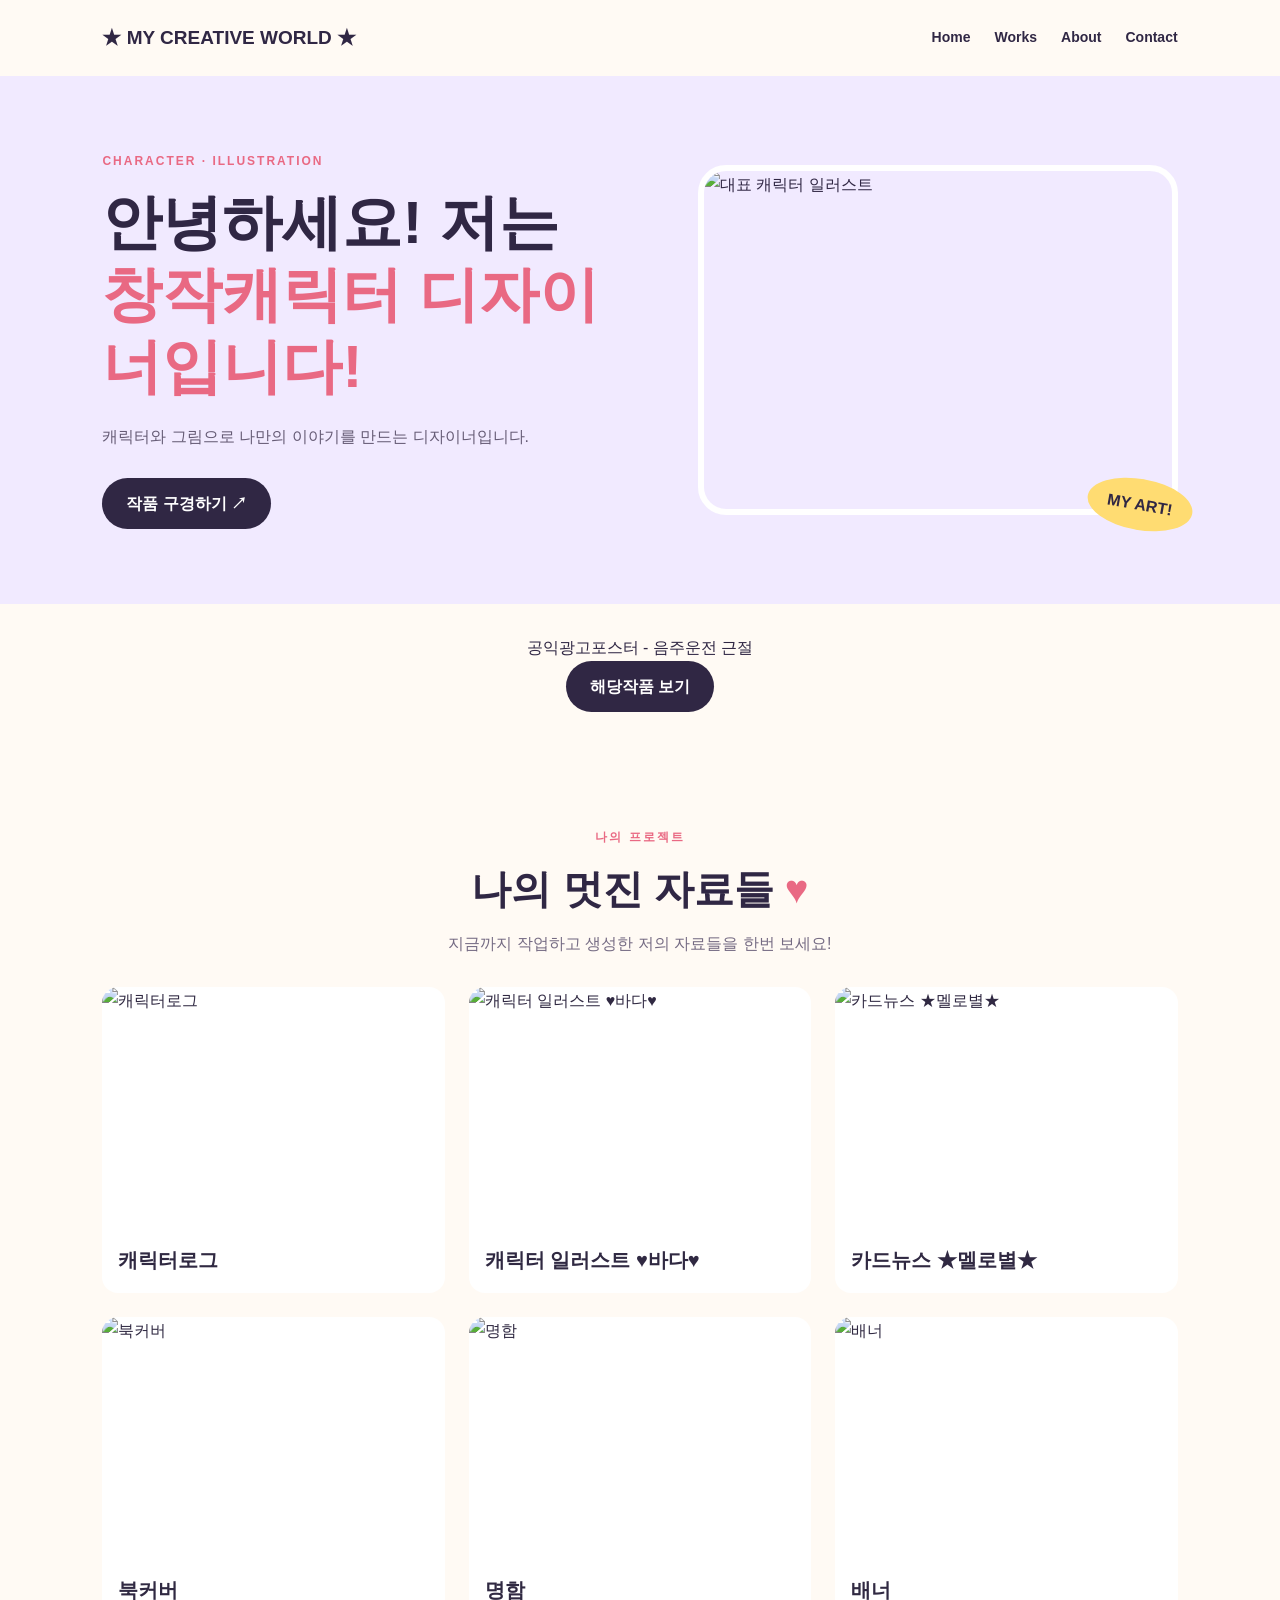
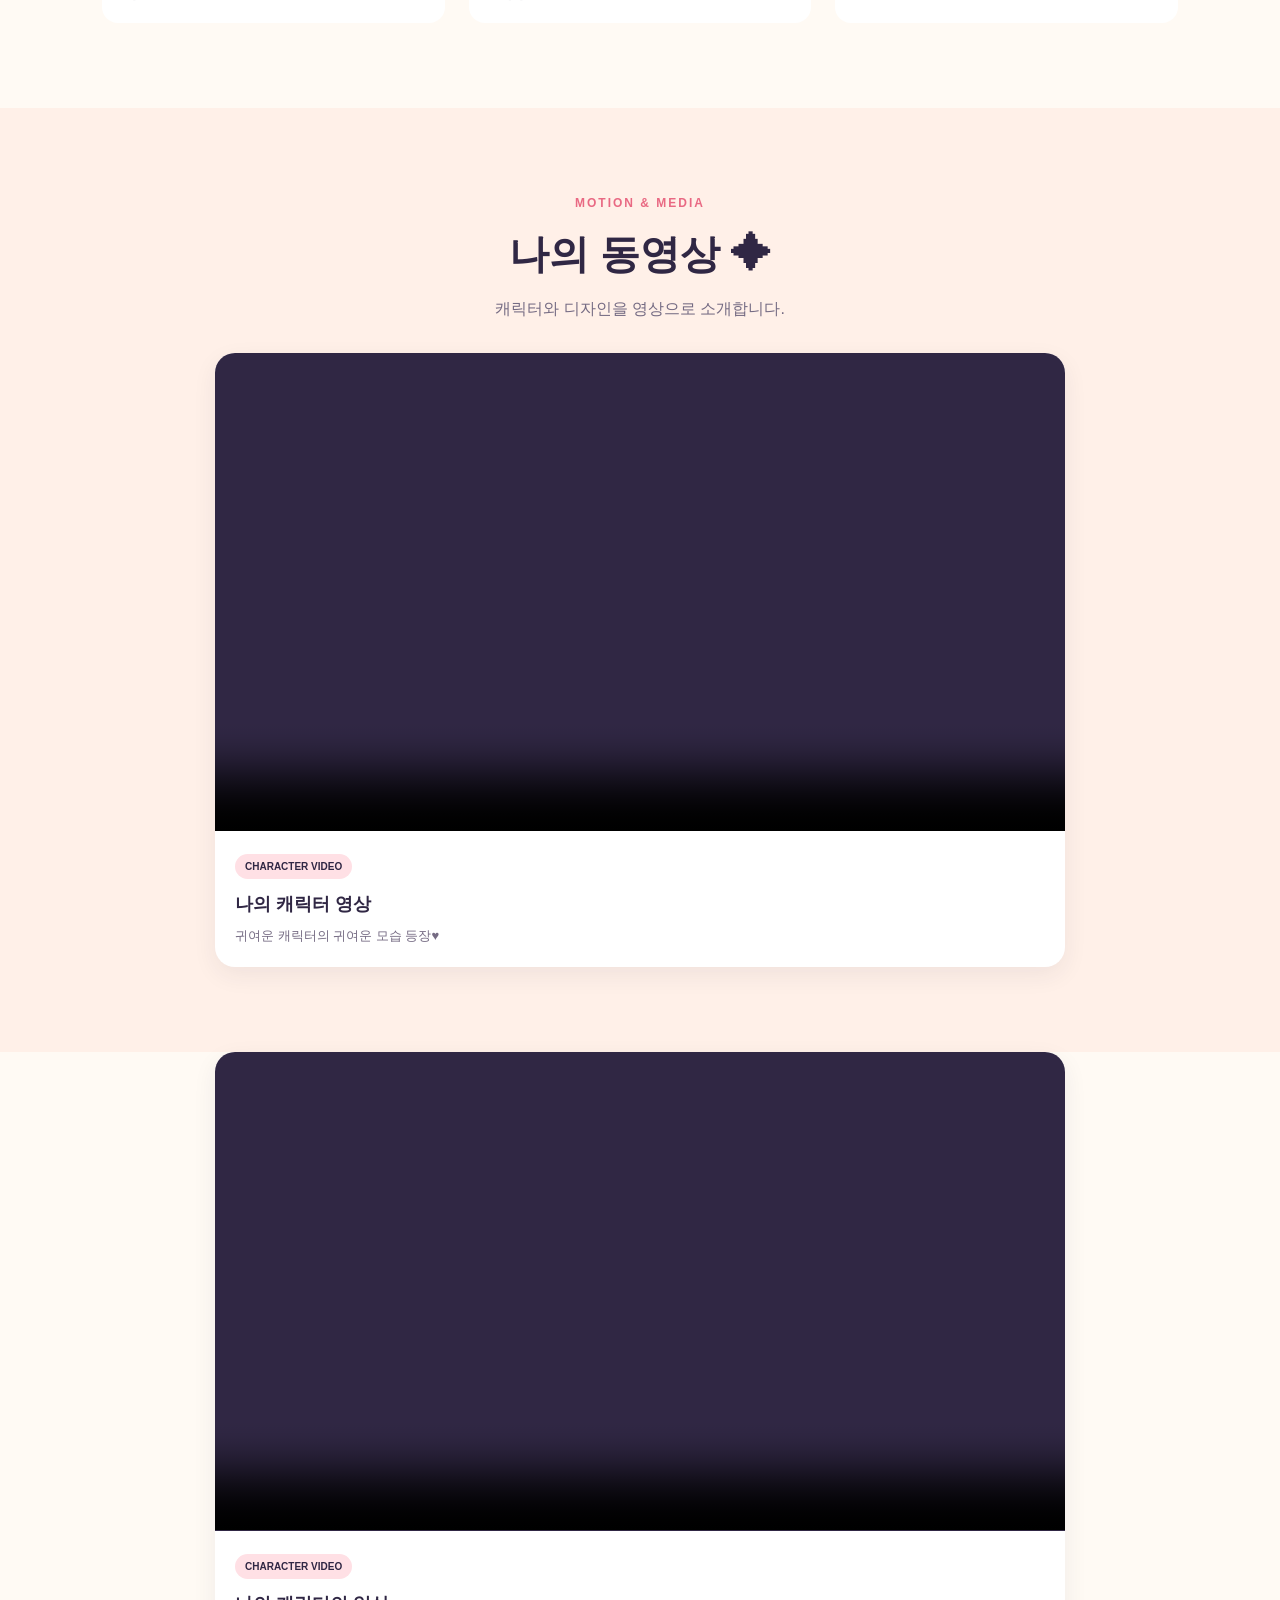
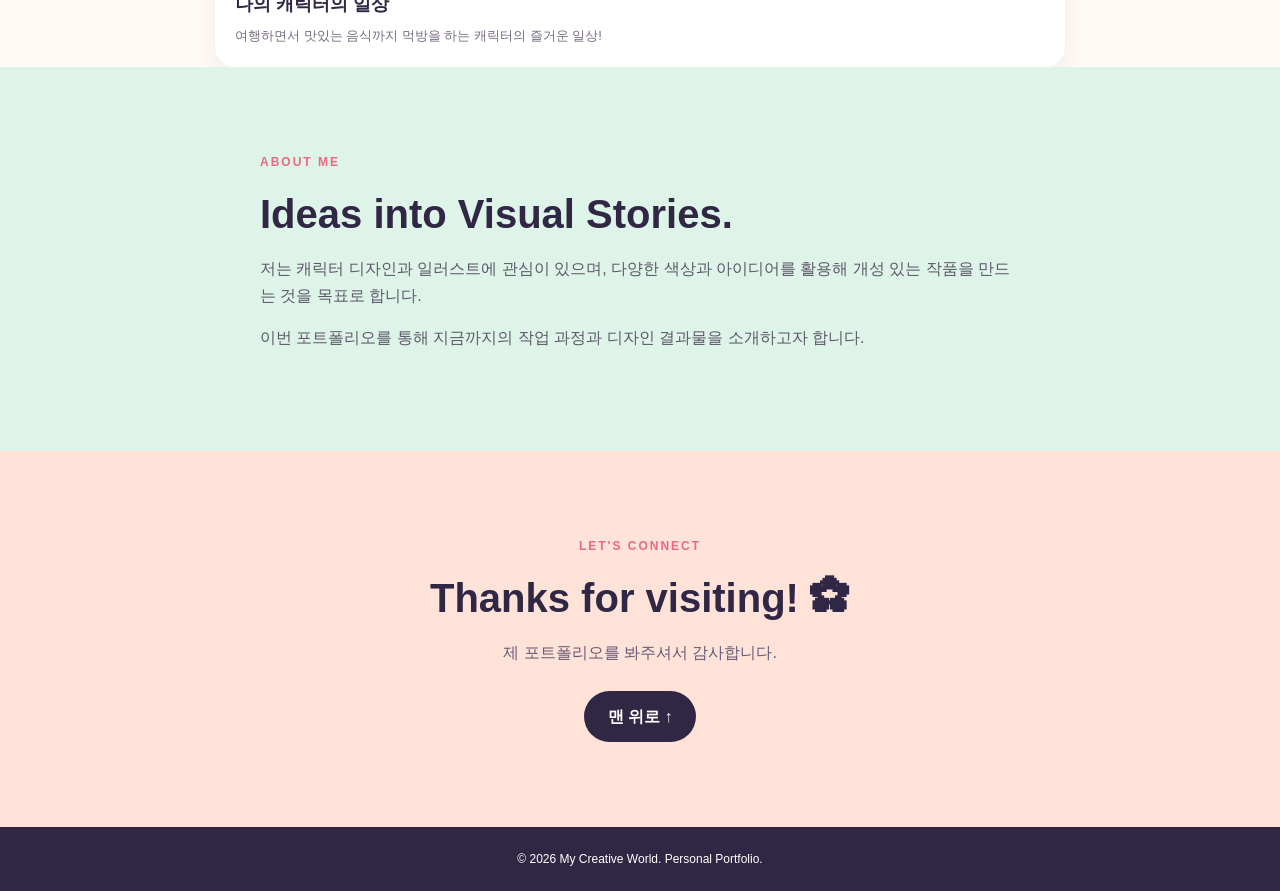
==== index.html @ 383a0401 "Add files via upload" ====
<!DOCTYPE html>
<html lang="ko">
<head>
  <meta charset="UTF-8">
  <meta name="viewport" content="width=device-width, initial-scale=1.0">

  <title>My Creative World | Portfolio</title>

  <!-- CSS 연결 -->
  <link rel="stylesheet" href="./css/style.css">

  <!-- JavaScript 연결 -->
  <script src="./js/script.js" defer></script>
</head>

<body>
  <!-- 상단 메뉴 -->
  <header class="header">
    <a href="#home" class="logo">★ MY CREATIVE WORLD ★</a>

    <nav class="nav">
      <a href="#home">Home</a>
      <a href="#works">Works</a>
      <a href="#about">About</a>
      <a href="#contact">Contact</a>
    </nav>
  </header>

  <main>

    <section class="hero-section">
      <div class="hero-container">
          <!-- 기존 텍스트 및 오측 캐릭터 콘텐츠 -->
      </div>
    </section>

    <!-- 메인 소개 -->
    <section id="home" class="hero">
      <div class="hero-text">
        <p class="eyebrow">CHARACTER · ILLUSTRATION</p>

        <h1>
          안녕하세요! 저는<br>
          <span>창작캐릭터 디자이너입니다!</span>
        </h1>

        <p class="intro">
          캐릭터와 그림으로 나만의 이야기를 만드는
          디자이너입니다.
        </p>

        <a href="#works" class="main-button">
          작품 구경하기 ↗
        </a>
      </div>

      <div class="hero-image">
        <img
          src="./images/캐릭터 - 바다(2).png"
          alt="대표 캐릭터 일러스트"
        >
        <span class="sticker">MY ART!</span>
      </div>

    </section>

    <div style="text-align: center; margin: 30px 0;">
      <p>공익광고포스터 - 음주운전 근절</p>
      <a href="index-10.html" class="main-button">해당작품 보기</a>
    </div>

    <!-- 작품 갤러리 -->
    <section id="works" class="works section">
      <div class="section-heading">
        <p class="eyebrow">나의 프로젝트</p>
        <h2>나의 멋진 자료들 <span>♥</span></h2>
        <p>지금까지 작업하고 생성한 저의 자료들을 한번 보세요!</p>
      </div>

      <!-- 카테고리 메뉴 -->
      <!-- <div class="filter-menu">
        <button class="filter-btn active" data-filter="all">All</button>
        <button class="filter-btn" data-filter="user-research">User Research</button>
        <button class="filter-btn" data-filter="design">Design</button>
        <button class="filter-btn" data-filter="book-cover">Book Cover</button>
        <button class="filter-btn" data-filter="card-news">Card News</button>
        <button class="filter-btn" data-filter="banner">Banner</button>
      </div> -->

      
      <section class="portfolio-gallery">
        <a href="index-4.html" class="thumbnail-card" data-category="user">
          <img src="images/사용자조사분석(썸네일).png" alt="캐릭터로그">
          <h3>캐릭터로그</h3>
        </a>

        <a href="index-3.html" class="thumbnail-card" data-category="design">
          <img src="images/바다(썸네일).png" alt="캐릭터 일러스트 ♥바다♥">
          <h3>캐릭터 일러스트 ♥바다♥</h3>
        </a>

        <a href="index-7.html" class="thumbnail-card" data-category="card-news">
          <img src="images/카드뉴스(썸네일).png" alt="카드뉴스 ★멜로별★">
          <h3>카드뉴스 ★멜로별★</h3>
        </a>

        <a href="index-6.html" class="thumbnail-card" data-category="book-cover">
          <img src="images/북커버(썸네일).png" alt="북커버">
          <h3>북커버</h3>
        </a>

        <a href="index-5.html" class="thumbnail-card" data-category="design">
          <img src="images/명함썸네일.jpg" alt="명함">
          <h3>명함</h3>
        </a>

        <a href="index-8.html" class="thumbnail-card" data-category="banner">
          <img src="images/배너(썸네일).png" alt="배너">
          <h3>배너</h3>
        </a>
      </section>



      <!-- 작품 카드 -->
      <!-- <div class="project-grid">

        <article class="project-card" data-category="character">
          <img
            src="./images/캐릭터 - 바다(1).png"
            alt="오리지널 캐릭터 디자인"
          >
          <div class="card-info">
            <span class="tag pink">CHARACTER</span>
            <h3>소녀 바다와 벨루가 친구 모찌</h3>
            <p>나만의 오리지널 캐릭터 디자인</p>
          </div>
        </article> -->

        <!-- 사용자조사분석
        <a href="index-4.html" class="project-link">
        <article class="project-card" data-category="user">

          <div class="project-image">
            <img
              src="./images/사용자조사분석(썸네일용).png"
              alt="사용자조사분석"
            >
          </div>

          <div class="card-info">
            <span class="tag green">USER RESEARCH</span>
            <h3>사용자조사분석</h3>
            <p>캐릭터 관련에 여러가지로 참고할 동기들</p>
          </div>

        </article>
      </a>

        <article class="project-card" data-category="illustration">
          <img
            src="./images/캐릭터 - 바다(3).png"
            alt="컬러풀 일러스트 작품"
          >
          <div class="card-info">
            <span class="tag green">ILLUSTRATION</span>
            <h3>캐릭터 소개1</h3>
            <p>색감과 분위기를 표현한 일러스트</p>
          </div>
        </article> -->

        
      <!-- 캐릭터 소개 1 -->
      <!-- <a href="index-3.html" class="project-link">
        <article class="project-card" data-category="portfolio">

          <div class="project-image">
            <img
              src="./images/캐릭터 - 바다(1).png"
              alt="개인 캐릭터 포트폴리오"
            >
          </div>

          <div class="card-info">
            <span class="tag green">OC PORTFOLIO</span>
            <h3>개인 캐릭터 포트폴리오</h3>
            <p>색감과 분위기를 표현한 일러스트</p>
          </div>

        </article>
      </a> -->



      <!-- 카드뉴스 디자인 -->
      <!-- <a href="index-7.html" class="project-link">
        <article class="project-card" data-category="card news">

          <div class="project-image">
            <img
              src="./images/카드뉴스썸네일.png"
              alt="카드뉴스"
            >
          </div>

          <div class="card-info">
            <span class="tag green">BOOK COVER</span>
            <h3>멜로별 카드뉴스</h3>
            <p>귀여운 친구 '멜로별'과 함께하는 카드뉴스!</p>
          </div>

        </article>
      </a> -->

      <!-- <a href="index-7(1).html" class="project-link">
        <article class="project-card" data-category="card news">

          <div class="project-image">
            <img
              src="./images/캐릭터 - 바다(썸네일용).png"
              alt="카드뉴스"
            >
          </div>

          <div class="card-info">
            <span class="tag green">BOOK COVER</span>
            <h3>바다 카드뉴스</h3>
            <p>미래의 부산에 친구 '바다'와 함께하는 카드뉴스!</p>
          </div>

        </article>
      </a> -->

        
      <!-- 04. 북커버 디자인 -->
      <!-- <article class="project-card" data-category="book">
        <img
           src="./images/캐릭터 북커버 이미지.jpg"
           alt="북커버 디자인"
        >
        <div class="card-info">
          <span class="tag pink">BOOK COVER</span>
          <h3>나의 북커버 디자인</h3>
          <p>일러스트와 타이포그래피를 활용한 책 표지 디자인</p>
        </div>
      </article> -->

      <!-- 북커버 디자인 -->
      <!-- <a href="index-6.html" class="project-link">
        <article class="project-card" data-category="book">

          <div class="project-image">
            <img
              src="./images/북커버썸네일.png"
              alt="명함디자인"
            >
          </div>

          <div class="card-info">
            <span class="tag green">BOOK COVER</span>
            <h3>북커버디자인</h3>
            <p>나의 개성적인 모습의 북커버디자인</p>
          </div>

        </article>
      </a> -->

      <!-- 05. 패키지 디자인 -->
      <!-- <article class="project-card" data-category="package">
        <img
          src="./images/패키지디자인1.png"
          alt="패키지디자인"
        >
        <div class="card-info">
          <span class="tag yellow">PACKAGE</span>
          <h3>패키지디자인</h3>
          <p>나만의 독창적인 개성을 살린 패키지</p>
        </div>
      </article> -->

      <!-- 패키지 디자인 -->
      <!-- <a href="index-5.html" class="project-link">
        <article class="project-card" data-category="Package">

          <div class="project-image">
            <img
              src="./images/패키지디자인1.png"
              alt="명함디자인"
            >
          </div>

          <div class="card-info">
            <span class="tag green">PACKAGE</span>
            <h3>명함디자인</h3>
            <p>나의 개성적인 모습의 명함</p>
          </div>

        </article>
      </a> -->

      <!-- 배너 디자인 -->
      <!-- <a href="index-8.html" class="project-link">
        <article class="project-card" data-category="banner">

          <div class="project-image">
            <img
              src="./images/배너디자인썸네일.png"
              alt="명함디자인"
            >
          </div>

          <div class="card-info">
            <span class="tag green">BANNER</span>
            <h3>배너디자인</h3>
            <p>깔끔하게 작업한 나의 멋진 배너</p>
          </div>

        </article>
      </a> -->

      <!-- 앱 디자인 -->
      <!-- <a href="index-9.html" class="project-link">
        <article class="project-card" data-category="app">

          <div class="project-image">
            <img
              src="./images/캐릭터 UI 이미지.jpg"
              alt="앱디자인"
            >
          </div>

          <div class="card-info">
            <span class="tag green">APP DESIGN</span>
            <h3>캐릭터 앱디자인</h3>
            <p>AI로 세련되고 멋지게 잘 생성한 캐릭터 앱디자인</p>
          </div>

        </article>
      </a> -->

      <!-- 06. 앱 디자인
      <article class="project-card" data-category="app">
        <img
          src="./images/캐릭터 UI 이미지.jpg"
          alt="모바일 앱 디자인"
        >
        <div class="card-info">
          <span class="tag green">APP DESIGN</span>
          <h3>캐릭터 액티브 앱</h3>
          <p>캐릭터 정보를 편리하게 관리하는 모바일 앱 UI</p>
        </div>
      </article> -->

      </div>
    </section>


    
      <!-- VIDEO PORTFOLIO -->
      <section id="video" class="section video-section">
        <div class="section-heading">
          <p class="eyebrow">MOTION & MEDIA</p>
          <h2>나의 동영상 ✦</h2>
          <p>캐릭터와 디자인을 영상으로 소개합니다.</p>
        </div>

        <div class="video-card">
          <video controls preload="metadata" poster="./images/character01.jpg">
            <source src="./videos/캐릭터 소개 영상.mp4" type="video/mp4">
            브라우저에서 이 영상을 재생할 수 없습니다.
          </video>

          <div class="card-info">
            <span class="tag pink">CHARACTER VIDEO</span>
            <h3>나의 캐릭터 영상</h3>
            <p>귀여운 캐릭터의 귀여운 모습 등장♥</p>
          </div>
        </div>
      </section>

      <div class="video-card">
          <video controls preload="metadata" poster="./images/character01.jpg">
            <source src="./videos/캐릭터음식먹방.mp4" type="video/mp4">
            브라우저에서 이 영상을 재생할 수 없습니다.
          </video>

          <div class="card-info">
            <span class="tag pink">CHARACTER VIDEO</span>
            <h3>나의 캐릭터의 일상</h3>
            <p>여행하면서 맛있는 음식까지 먹방을 하는 캐릭터의 즐거운 일상!</p>
          </div>
        </div>
      </section>


    <!-- 자기소개 -->
    <section id="about" class="about section">
      <div class="about-box">
        <p class="eyebrow">ABOUT ME</p>
        <h2>Ideas into Visual Stories.</h2>

        <p>
          저는 캐릭터 디자인과 일러스트에 관심이 있으며,
          다양한 색상과 아이디어를 활용해 개성 있는 작품을
          만드는 것을 목표로 합니다.
        </p>

        <p>
          이번 포트폴리오를 통해 지금까지의 작업 과정과
          디자인 결과물을 소개하고자 합니다.
        </p>
      </div>
    </section>

    <!-- 연락처 -->
    <section id="contact" class="contact section">
      <p class="eyebrow">LET'S CONNECT</p>
      <h2>Thanks for visiting! ✿</h2>
      <p>제 포트폴리오를 봐주셔서 감사합니다.</p>
      <a href="#home" class="main-button">맨 위로 ↑</a>
    </section>
  </main>

  <!-- 하단 -->
  <footer class="footer">
    <p>© 2026 My Creative World. Personal Portfolio.</p>
  </footer>
</body>
</html>
---- css/style.css ----
.hero { /* HTML의 class="hero"와 일치시킴 */
    position: relative;
    background-image: 
        linear-gradient(rgba(240, 234, 252, 0.85), rgba(240, 234, 252, 0.85)),
        url('../images/패키지디자인2.png'); /* CSS 파일 위치 기준 상대 경로 또는 절대 경로 사용 */

    background-size: cover;        
    background-position: center;   
    background-repeat: no-repeat; 
    padding: 80px 0;
}

/* 콘텐츠들이 배경보다 위에 보이도록 설정 */
.hero-container {
    position: relative;
    z-index: 2;
}


.link-center {
    text-align: center;
    margin: 30px 0;
}




.filter-menu {
    display: flex;
    justify-content: center;
    align-items: center;
    gap: 12px;
    margin: 30px auto 40px;
    flex-wrap: wrap;
}

.filter-btn {
    display: inline-block;
    padding: 10px 24px;
    border: 1px solid #e4dce8;
    border-radius: 30px;
    background-color: #ffffff;
    color: #29213f;
    text-decoration: none;
    font-size: 15px;
    transition: 0.3s;
}

.filter-btn:hover,
.filter-btn.active {
    background-color: #302442;
    color: #ffffff;
}





/* 포트폴리오 카드 이미지 */
.card img {
    width: 100%;
    height: 300px;

    /* 이미지 전체 보이기 */
    object-fit: contain;
    background-size: cover;

    /* 이미지 중앙 정렬 */
    object-position: center center;

    display: block;
}



/* 썸네일 3개를 가로로 배치 */
.portfolio-gallery {
    display: grid;
    grid-template-columns: repeat(3, minmax(0, 1fr));
    gap: 24px;
    width: 100%;
    max-width: 1200px;
    margin: 0 auto;
    align-items: start;
}

/* 개별 썸네일 카드 */
.thumbnail-card {
    display: block;
    min-width: 0;
    overflow: hidden;
    border-radius: 16px;
    background: #ffffff;
    text-decoration: none;
    color: #302942;
}

/* 이미지 크기 조정 */
.thumbnail-card img {
    display: block;
    width: 100%;
    height: 240px;
    object-fit: cover;
    object-position: center;
}

/* 썸네일 제목 */
.thumbnail-card h3 {
    margin: 16px;
    font-size: 20px;
}

/* 태블릿 화면 */
@media (max-width: 900px) {
    .portfolio-gallery {
        grid-template-columns: repeat(2, minmax(0, 1fr));
    }
}

/* 모바일 화면 */
@media (max-width: 600px) {
    .portfolio-gallery {
        grid-template-columns: 1fr;
    }
}




/* 카드 이미지 영역 */
.card-image {
    width: 100%;
    height: 360px;

    display: flex;
    justify-content: center;
    align-items: center;

    overflow: hidden;
    background-color: #35a8dc;
}

/* 캐릭터 이미지 전체 표시 */
.card-image img {
    width: 100%;
    height: 100%;

    object-fit: contain !important;
    object-position: center center;

    display: block;
    max-width: 100%;
    max-height: 100%;
}





/* 링크 기본 스타일 */
.project-link {
  display: block;
  color: inherit;
  text-decoration: none;
  border-radius: 22px;
  height: 100%;
}

/* 프로젝트 카드 */
.project-link .project-card {
  height: 100%;
  overflow: hidden;
  background-color: #ffffff;
  border-radius: 22px;
  box-shadow: 0 5px 20px rgba(35, 48, 77, 0.06);
  transition:
    transform 0.25s ease,
    box-shadow 0.25s ease;
}



/* 카드 이미지 영역 */
.card-image {
    width: 100%;
    height: 300px;

    display: flex;
    justify-content: center;
    align-items: center;
    
    overflow: hidden;
}

/* 카드 내부 이미지 */
.card-image img {
    width: 100%;
    height: 100%;

    object-fit: contain;
    object-position: center;

    display: block;
}

.card img {
    width: 100%;
    height: 300px;
    object-fit: contain;
    object-position: center;
    display: block;
}


/* 카드 내부 텍스트 */
.project-link .card-info {
  padding: 22px 20px 24px;
}

.project-link .tag {
  display: inline-block;
  margin-bottom: 12px;
  padding: 7px 11px;
  border-radius: 20px;
  font-size: 10px;
  font-weight: 700;
  letter-spacing: 0.3px;
}

.project-link .tag.green {
  color: #176447;
  background-color: #d9f4e7;
}

.project-link .card-info h3 {
  margin: 0 0 12px;
  color: #29243d;
  font-size: 17px;
  font-weight: 700;
}

.project-link .card-info p {
  margin: 0;
  color: #8b7da9;
  font-size: 13px;
  line-height: 1.7;
}

/* 마우스를 올렸을 때 */
.project-link:hover .project-card {
  transform: translateY(-5px);
  box-shadow: 0 12px 28px rgba(35, 48, 77, 0.13);
}

.project-link:hover .project-image img {
  transform: scale(1.04);
}

/* 키보드로 선택했을 때 */
.project-link:focus-visible {
  outline: 3px solid #79bdf0;
  outline-offset: 4px;
}

/* 모바일 화면 */
@media (max-width: 600px) {
  .project-link .project-image {
    height: 190px;
  }

  .project-link .card-info {
    padding: 18px 16px 20px;
  }
}














/* 기본 설정 */
* {
  margin: 0;
  padding: 0;
  box-sizing: border-box;
}

html {
  scroll-behavior: smooth;
}

body {
  font-family: Arial, "Malgun Gothic", sans-serif;
  background-color: #fffaf4;
  color: #302744;
  line-height: 1.7;
}

a {
  text-decoration: none;
  color: inherit;
}

img {
  display: block;
  width: 100%;
  object-fit: cover;
}

/* 상단 메뉴 */
.header {
  display: flex;
  justify-content: space-between;
  align-items: center;
  padding: 22px 8%;
  background-color: #fffaf4;
}

.logo {
  font-size: 19px;
  font-weight: 800;
}

.nav {
  display: flex;
  gap: 24px;
}

.nav a {
  font-size: 14px;
  font-weight: bold;
}

.nav a:hover {
  color: #f06c83;
}

/* 메인 화면 */
.hero {
  display: flex;
  align-items: center;
  justify-content: space-between;
  gap: 45px;
  padding: 75px 8%;
  background-color: #f1eaff;
}

.hero-text,
.hero-image {
  flex: 1;
  min-width: 0;
}

.eyebrow {
  color: #e96983;
  font-size: 12px;
  font-weight: 800;
  letter-spacing: 2px;
  margin-bottom: 15px;
}

.hero h1 {
  font-size: clamp(36px, 5vw, 60px);
  line-height: 1.2;
  margin-bottom: 20px;
}

.hero h1 span {
  color: #e96983;
}

.intro {
  color: #665c76;
  margin-bottom: 28px;
}

.main-button {
  display: inline-block;
  background-color: #302744;
  color: white;
  padding: 12px 24px;
  border-radius: 30px;
  font-weight: bold;
  transition: 0.2s;
}

.main-button:hover {
  background-color: #e96983;
  transform: translateY(-2px);
}

.hero-image {
  position: relative;
  max-width: 480px;
}

.hero-image img {
  height: 350px;
  border-radius: 28px;
  border: 6px solid white;
}

.sticker {
  position: absolute;
  right: -15px;
  bottom: -15px;
  background-color: #ffdc72;
  color: #302744;
  padding: 12px 20px;
  border-radius: 50%;
  font-weight: 800;
  transform: rotate(10deg);
}



/* 메인 영역 배경 이미지 */
.hero {
  display: flex;
  align-items: center;
  justify-content: space-between;
  gap: 45px;

  padding: 75px 8%;
  min-height: 500px;

  /* 배경 이미지 */
  background-image: url("../images/캐릭터_포트폴리오_홍보_이미지.jpg");

  /* 영역 전체를 이미지로 채우기 */
  background-size: cover;

  /* 이미지 중앙 정렬 */
  background-position: center;

  /* 이미지 반복 방지 */
  background-repeat: no-repeat;
}

.hero {
  background-image:
    linear-gradient(
      rgba(241, 234, 255, 0.35),
      rgba(241, 234, 255, 0.35)
    ),
    url("../images/main-background.jpg");

  background-size: cover;
  background-position: center;
  background-repeat: no-repeat;
}




.hero {
  background-image:
    linear-gradient(
      rgba(241, 234, 255, 0.35),
      rgba(241, 234, 255, 0.35)
    ),
    url("../images/main-background.jpg");

  background-size: cover;
  background-position: center;
  background-repeat: no-repeat;
}



/* 공통 섹션 */
.section {
  padding: 85px 8%;
}

.section-heading {
  text-align: center;
  margin-bottom: 30px;
}

.section-heading h2,
.about h2,
.contact h2 {
  font-size: clamp(28px, 4vw, 40px);
  line-height: 1.3;
  margin-bottom: 15px;
}

.section-heading h2 span {
  color: #e96983;
}

.section-heading > p:last-child {
  color: #756b83;
}

/* 필터 버튼 */
.filters {
  display: flex;
  justify-content: center;
  flex-wrap: wrap;
  gap: 10px;
  margin-bottom: 35px;
}

.filter-btn {
  background-color: white;
  color: #302744;
  border: 1px solid #e5ddeb;
  padding: 9px 20px;
  border-radius: 25px;
  cursor: pointer;
  font-size: 14px;
}

.filter-btn:hover,
.filter-btn.active {
  background-color: #302744;
  color: white;
}

/* 작품 카드 */
.project-grid {
  display: grid;
  grid-template-columns: repeat(3, minmax(0, 1fr));
  gap: 24px;
}

.project-card {
  background-color: white;
  border-radius: 20px;
  overflow: hidden;
  box-shadow: 0 6px 22px #3027440d;
  transition: transform 0.2s;
}

.project-card:hover {
  transform: translateY(-6px);
}

.project-card img {
  height: 230px;
}

.card-info {
  padding: 20px;
}

.tag {
  display: inline-block;
  font-size: 10px;
  font-weight: 800;
  padding: 4px 10px;
  border-radius: 20px;
  margin-bottom: 10px;
}

.tag.pink {
  background-color: #ffe0e5;
}

.tag.green {
  background-color: #d9f3e5;
}

.tag.yellow {
  background-color: #fff0bd;
}

.card-info h3 {
  font-size: 18px;
  margin-bottom: 6px;
}

.card-info p {
  font-size: 13px;
  color: #756b83;
}

/* 자기소개 */
.about {
  background-color: #dff4e8;
}

.about-box {
  max-width: 760px;
  margin: 0 auto;
}

.about-box h2 {
  color: #302744;
}

.about-box > p:not(.eyebrow) {
  color: #5c586a;
  margin-bottom: 15px;
}

/* 연락처 */
.contact {
  text-align: center;
  background-color: #ffe2d8;
}

.contact > p:not(.eyebrow) {
  margin-bottom: 25px;
  color: #665c76;
}

/* 하단 */
.footer {
  background-color: #302744;
  color: white;
  text-align: center;
  padding: 22px;
  font-size: 12px;
}

/* 태블릿 및 모바일 */
@media (max-width: 768px) {
  .header {
    flex-direction: column;
    gap: 15px;
  }

  .nav {
    gap: 16px;
    flex-wrap: wrap;
    justify-content: center;
  }

  .hero {
    flex-direction: column;
    align-items: stretch;
    padding: 55px 6%;
  }

  .hero-image {
    max-width: 100%;
  }

  .hero-image img {
    height: 300px;
  }

  .section {
    padding: 60px 6%;
  }

  .project-grid {
    grid-template-columns: repeat(2, minmax(0, 1fr));
    gap: 15px;
  }

  .project-card img {
    height: 190px;
  }
}

@media (max-width: 480px) {
  .logo {
    font-size: 17px;
  }

  .nav {
    gap: 12px;
  }

  .nav a {
    font-size: 12px;
  }

  .project-grid {
    grid-template-columns: 1fr;
  }

  .project-card img {
    height: auto;
    aspect-ratio: 4 / 3;
  }
}


/* VIDEO PORTFOLIO */
.video-section {
  background-color: #fff0e8;
}

.video-card {
  max-width: 850px;
  margin: 0 auto;
  overflow: hidden;
  border-radius: 20px;
  background-color: white;
  box-shadow: 0 8px 24px #30274412;
}

.video-card video {
  display: block;
  width: 100%;
  aspect-ratio: 16 / 9;
  object-fit: contain;
  background-color: #302744;
}
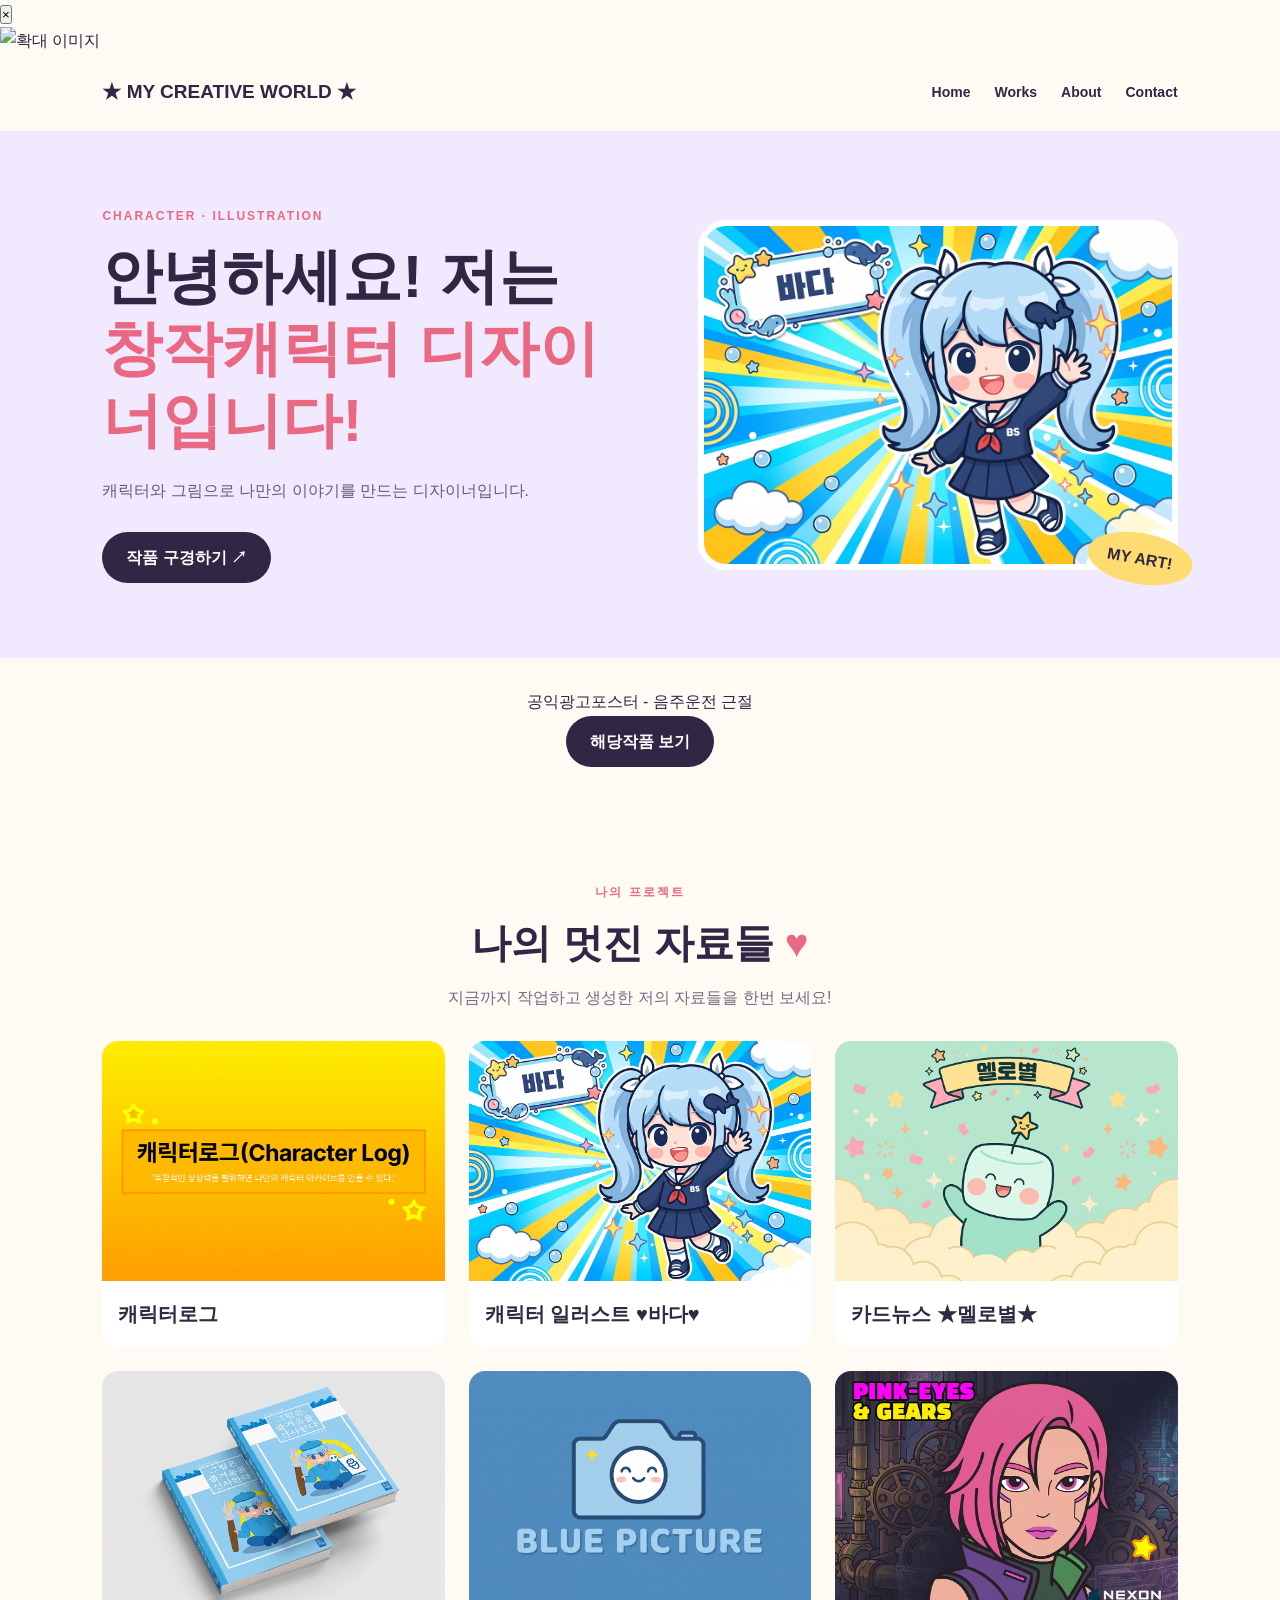
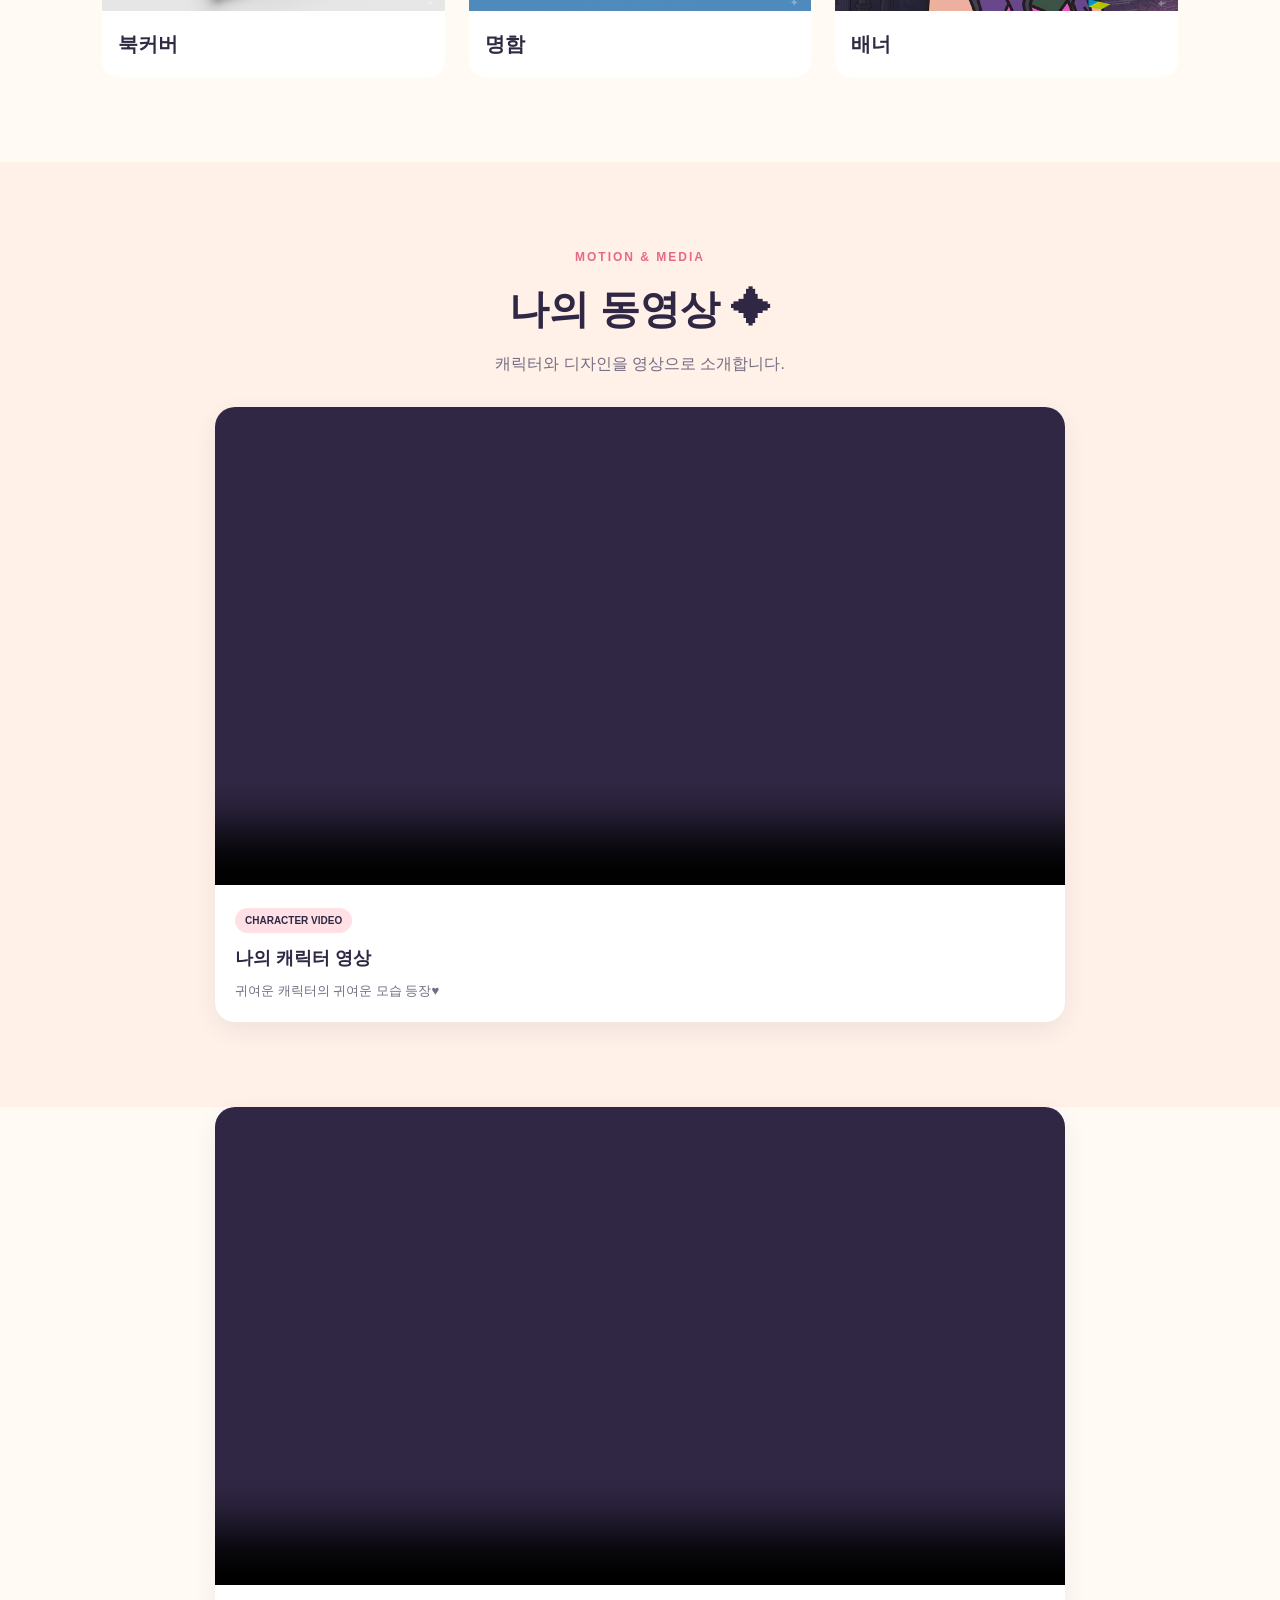
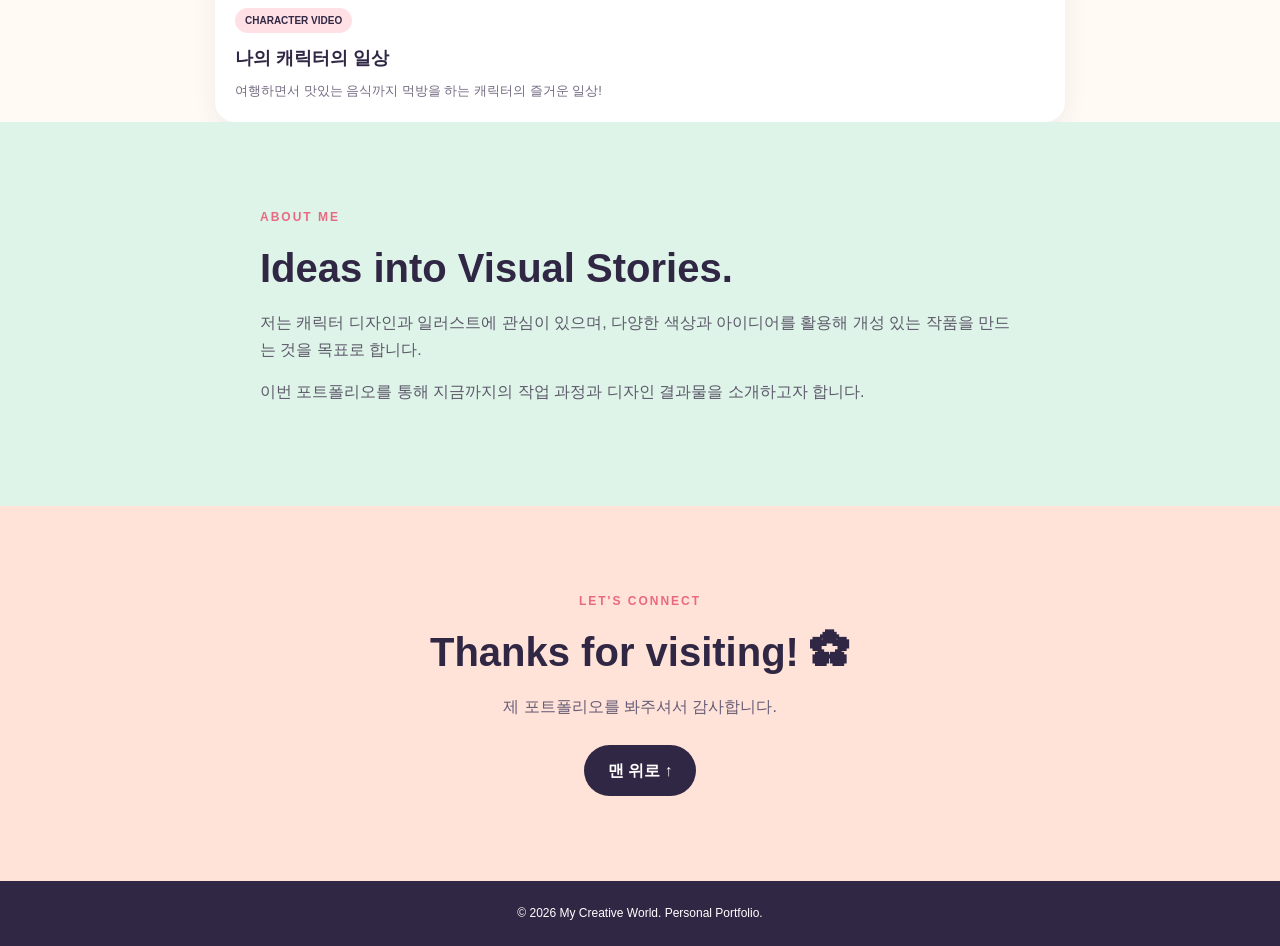
==== commit 13f6fd94: "Add files via upload" ====
--- a/index.html
+++ b/index.html
@@ -15,6 +15,12 @@
 </head>
 
 <body>
+
+  <div id="lightbox">
+    <button id="lightbox-close">&times;</button>
+    <img id="lightbox-image" src="" alt="확대 이미지">
+  </div>
+
   <!-- 상단 메뉴 -->
   <header class="header">
     <a href="#home" class="logo">★ MY CREATIVE WORLD ★</a>
@@ -57,7 +63,7 @@
 
       <div class="hero-image">
         <img
-          src="./images/캐릭터 - 바다(2).png"
+          src="./images/바다(썸네일).png"
           alt="대표 캐릭터 일러스트"
         >
         <span class="sticker">MY ART!</span>
@@ -67,7 +73,7 @@
 
     <div style="text-align: center; margin: 30px 0;">
       <p>공익광고포스터 - 음주운전 근절</p>
-      <a href="index-10.html" class="main-button">해당작품 보기</a>
+      <a href="index-9.html" class="main-button">해당작품 보기</a>
     </div>
 
     <!-- 작품 갤러리 -->
@@ -91,32 +97,32 @@
       
       <section class="portfolio-gallery">
         <a href="index-4.html" class="thumbnail-card" data-category="user">
-          <img src="images/사용자조사분석(썸네일).png" alt="캐릭터로그">
+          <img src="./images/사용자조사분석(썸네일).png" alt="캐릭터로그">
           <h3>캐릭터로그</h3>
         </a>
 
         <a href="index-3.html" class="thumbnail-card" data-category="design">
-          <img src="images/바다(썸네일).png" alt="캐릭터 일러스트 ♥바다♥">
+          <img src="./images/바다(썸네일).png" alt="캐릭터 일러스트 ♥바다♥">
           <h3>캐릭터 일러스트 ♥바다♥</h3>
         </a>
 
         <a href="index-7.html" class="thumbnail-card" data-category="card-news">
-          <img src="images/카드뉴스(썸네일).png" alt="카드뉴스 ★멜로별★">
+          <img src="./images/카드뉴스(썸네일).png" alt="카드뉴스 ★멜로별★">
           <h3>카드뉴스 ★멜로별★</h3>
         </a>
 
         <a href="index-6.html" class="thumbnail-card" data-category="book-cover">
-          <img src="images/북커버(썸네일).png" alt="북커버">
+          <img src="./images/북커버(썸네일).png" alt="북커버">
           <h3>북커버</h3>
         </a>
 
         <a href="index-5.html" class="thumbnail-card" data-category="design">
-          <img src="images/명함썸네일.jpg" alt="명함">
+          <img src="./images/명함썸네일.jpg" alt="명함">
           <h3>명함</h3>
         </a>
 
         <a href="index-8.html" class="thumbnail-card" data-category="banner">
-          <img src="images/배너(썸네일).png" alt="배너">
+          <img src="./images/배너(썸네일).png" alt="배너">
           <h3>배너</h3>
         </a>
       </section>
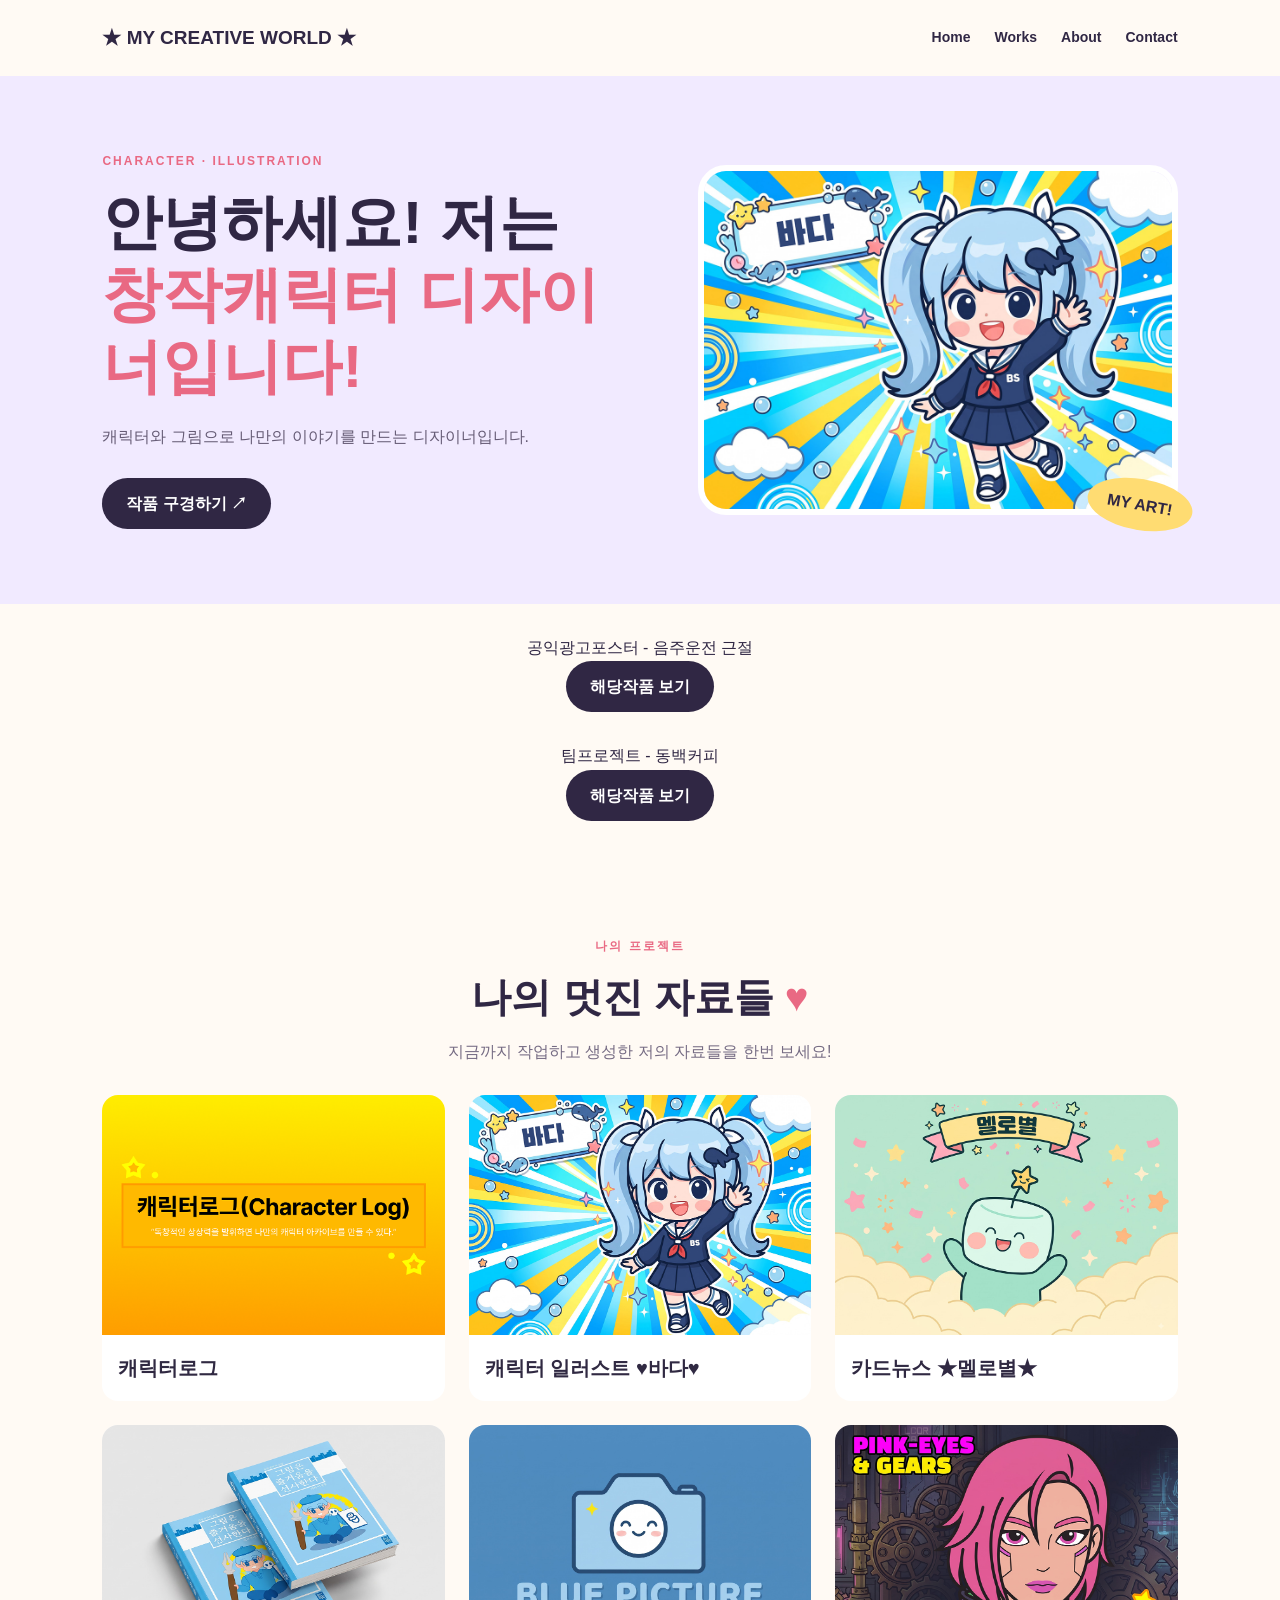
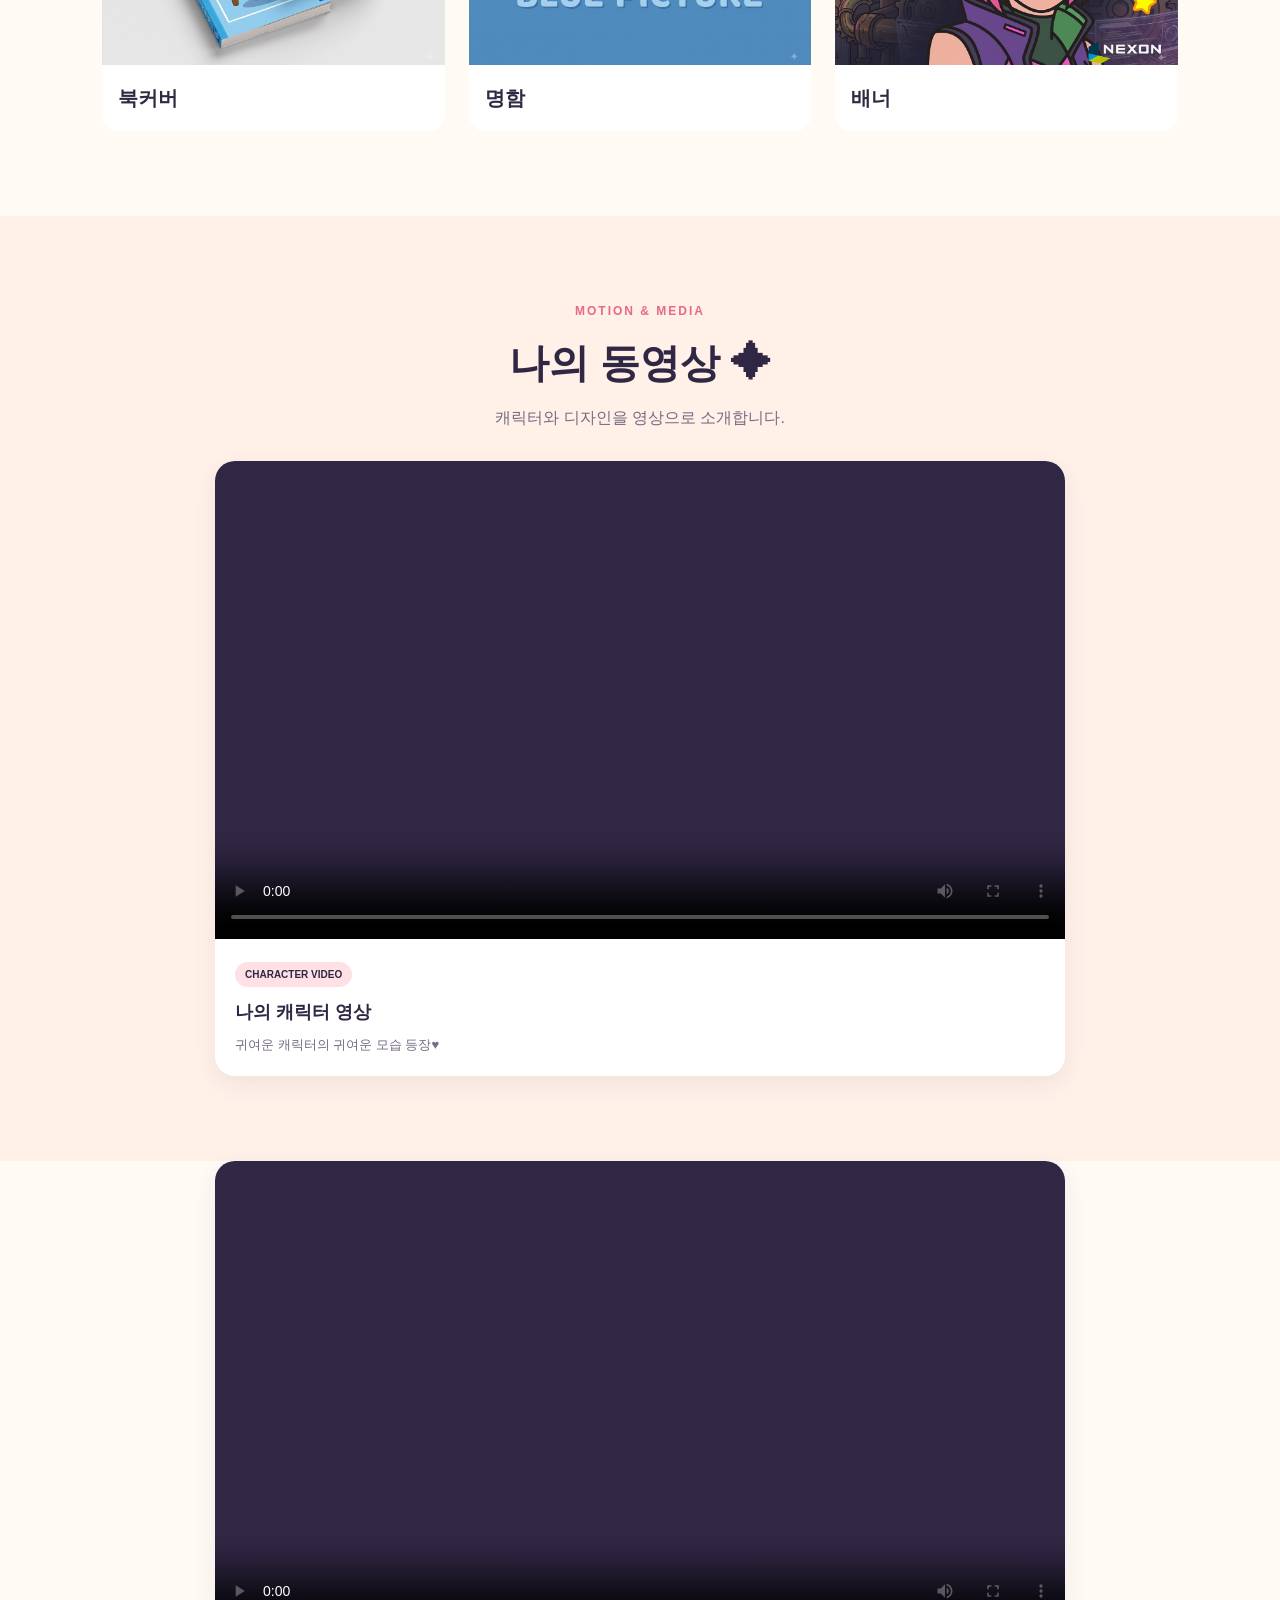
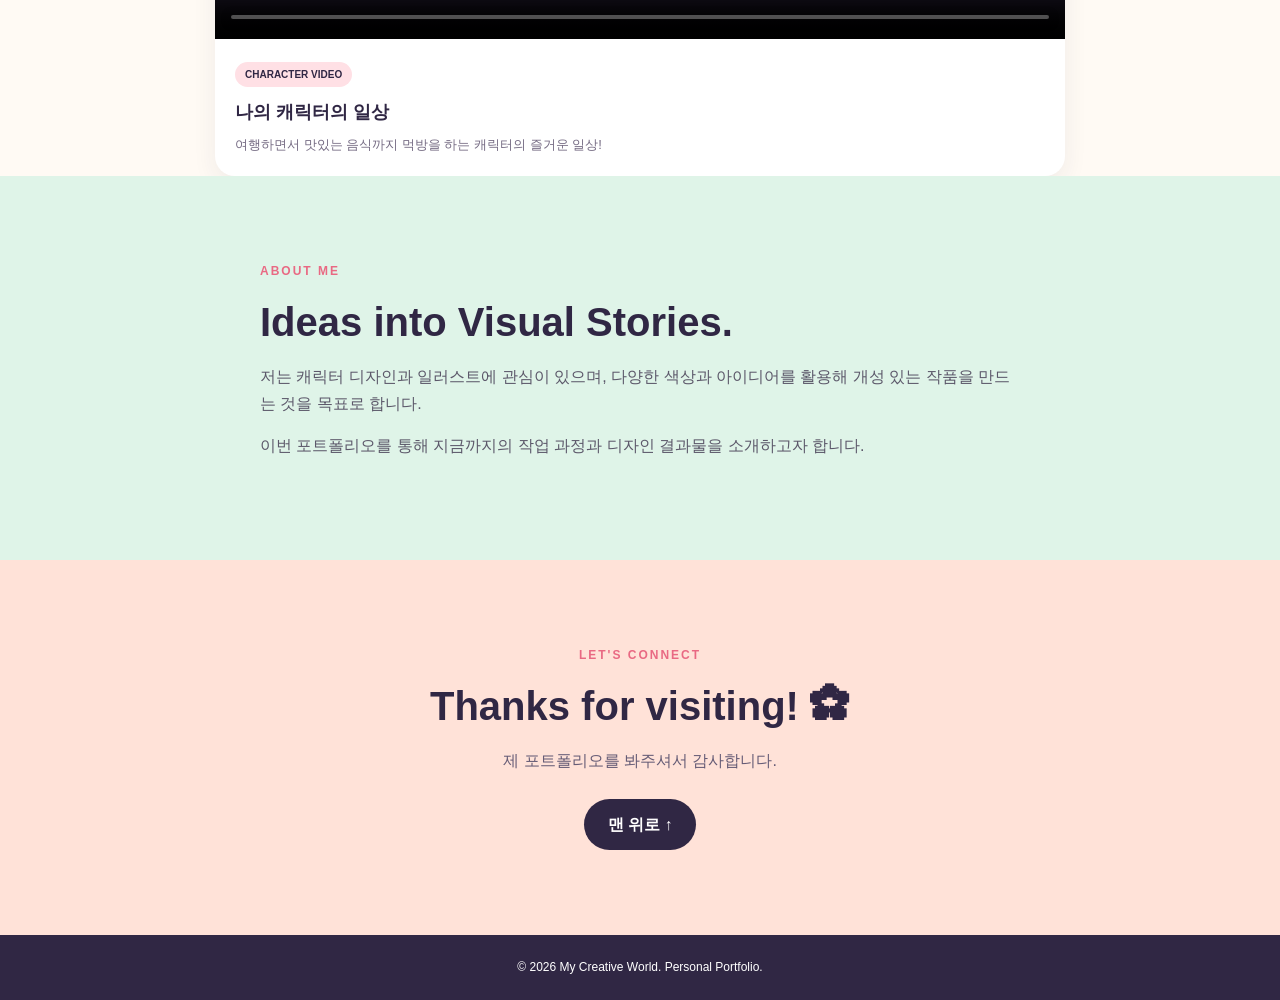
==== commit 6518e024: "Add files via upload" ====
--- a/index.html
+++ b/index.html
@@ -74,6 +74,11 @@
     <div style="text-align: center; margin: 30px 0;">
       <p>공익광고포스터 - 음주운전 근절</p>
       <a href="index-9.html" class="main-button">해당작품 보기</a>
+    </div>
+
+    <div style="text-align: center; margin: 30px 0;">
+      <p>팀프로젝트 - 동백커피</p>
+      <a href="index-10.html" class="main-button">해당작품 보기</a>
     </div>
 
     <!-- 작품 갤러리 -->
--- a/css/style.css
+++ b/css/style.css
@@ -56,6 +56,61 @@
 
 
 
+
+
+/* 이미지 팝업 배경 */
+#lightbox {
+    display: none;
+    position: fixed;
+    z-index: 9999;
+    top: 0;
+    left: 0;
+    width: 100%;
+    height: 100%;
+
+    background: rgba(0, 0, 0, 0.85);
+
+    justify-content: center;
+    align-items: center;
+
+    padding: 30px;
+    box-sizing: border-box;
+}
+
+/* 팝업 이미지 */
+#lightbox-image {
+    max-width: 90%;
+    max-height: 85vh;
+    width: auto;
+    height: auto;
+    object-fit: contain;
+
+    border-radius: 8px;
+    box-shadow: 0 5px 30px rgba(0, 0, 0, 0.3);
+}
+
+/* 닫기 버튼 */
+#lightbox-close {
+    position: absolute;
+    top: 20px;
+    right: 35px;
+
+    color: white;
+    font-size: 45px;
+    background: none;
+    border: none;
+
+    cursor: pointer;
+}
+
+/* 이미지 클릭 가능 표시 */
+.lightbox-img {
+    cursor: zoom-in;
+}
+
+
+
+
 /* 포트폴리오 카드 이미지 */
 .card img {
     width: 100%;
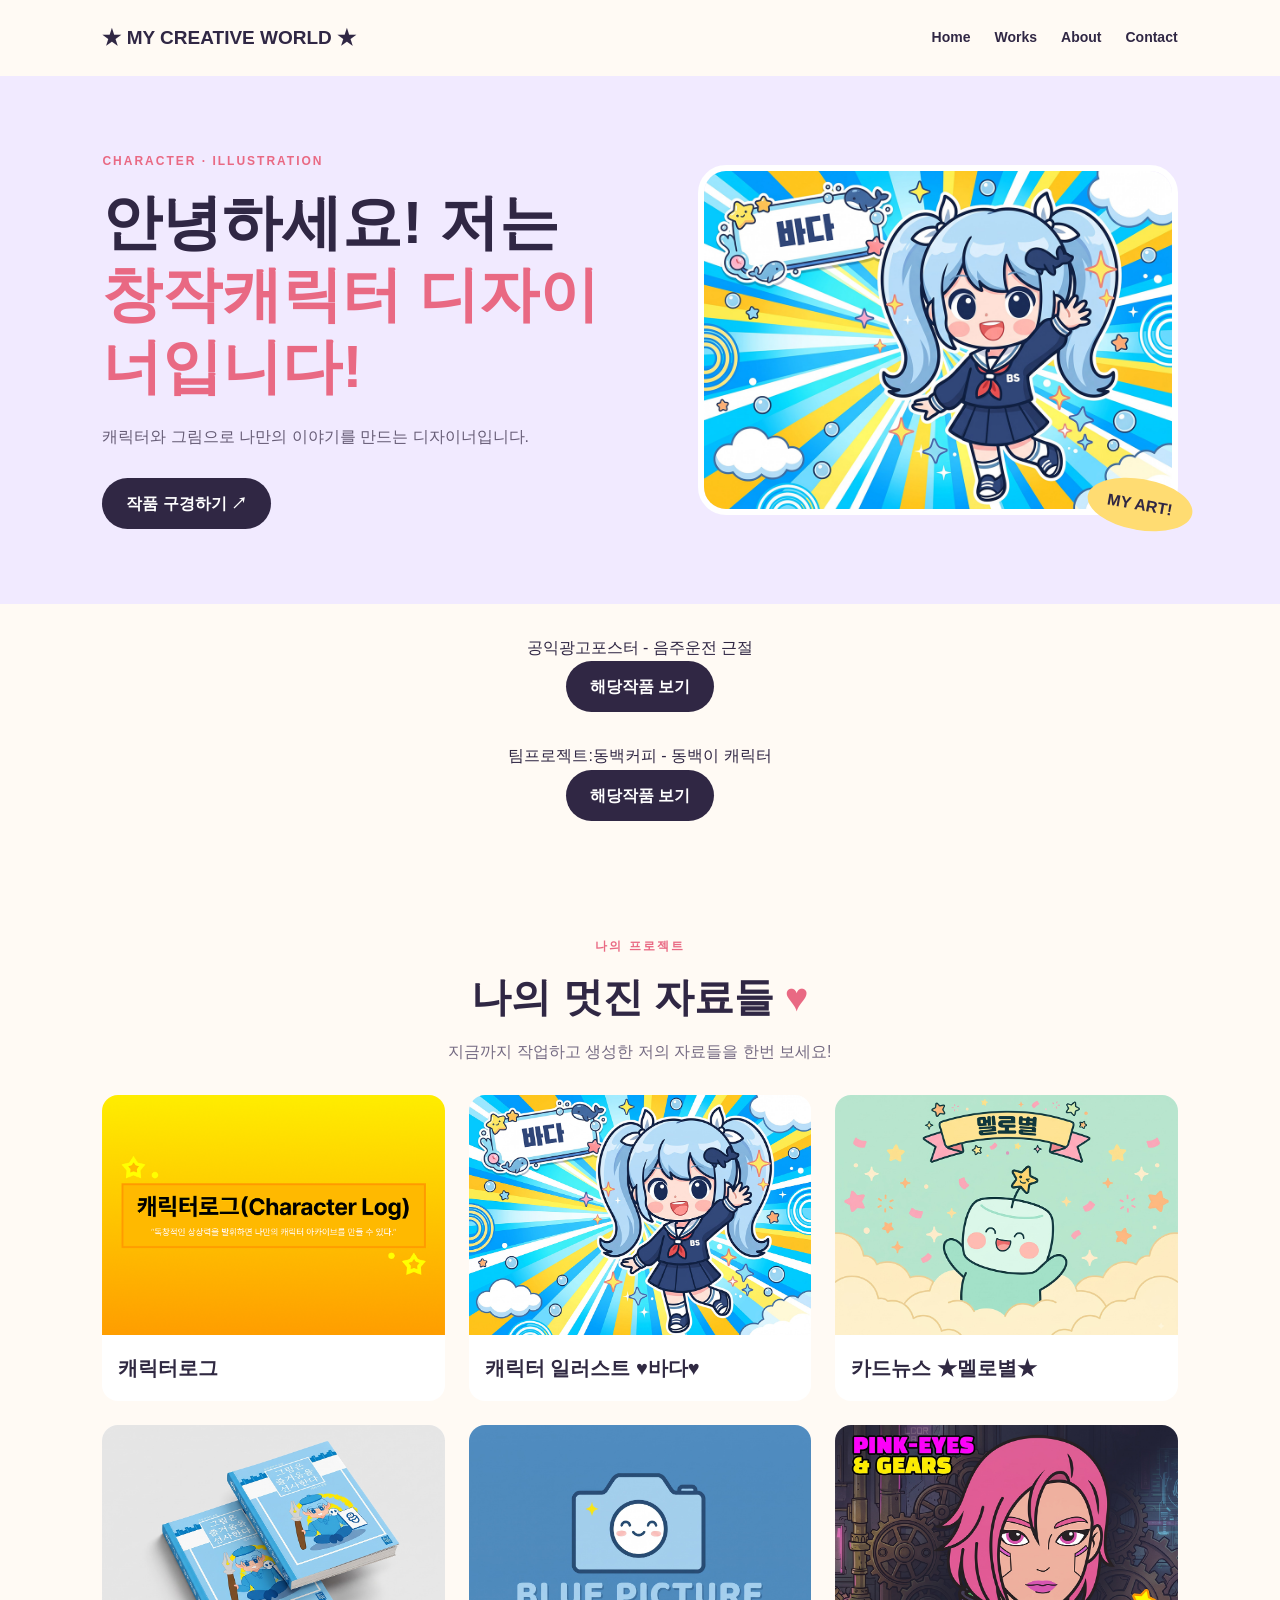
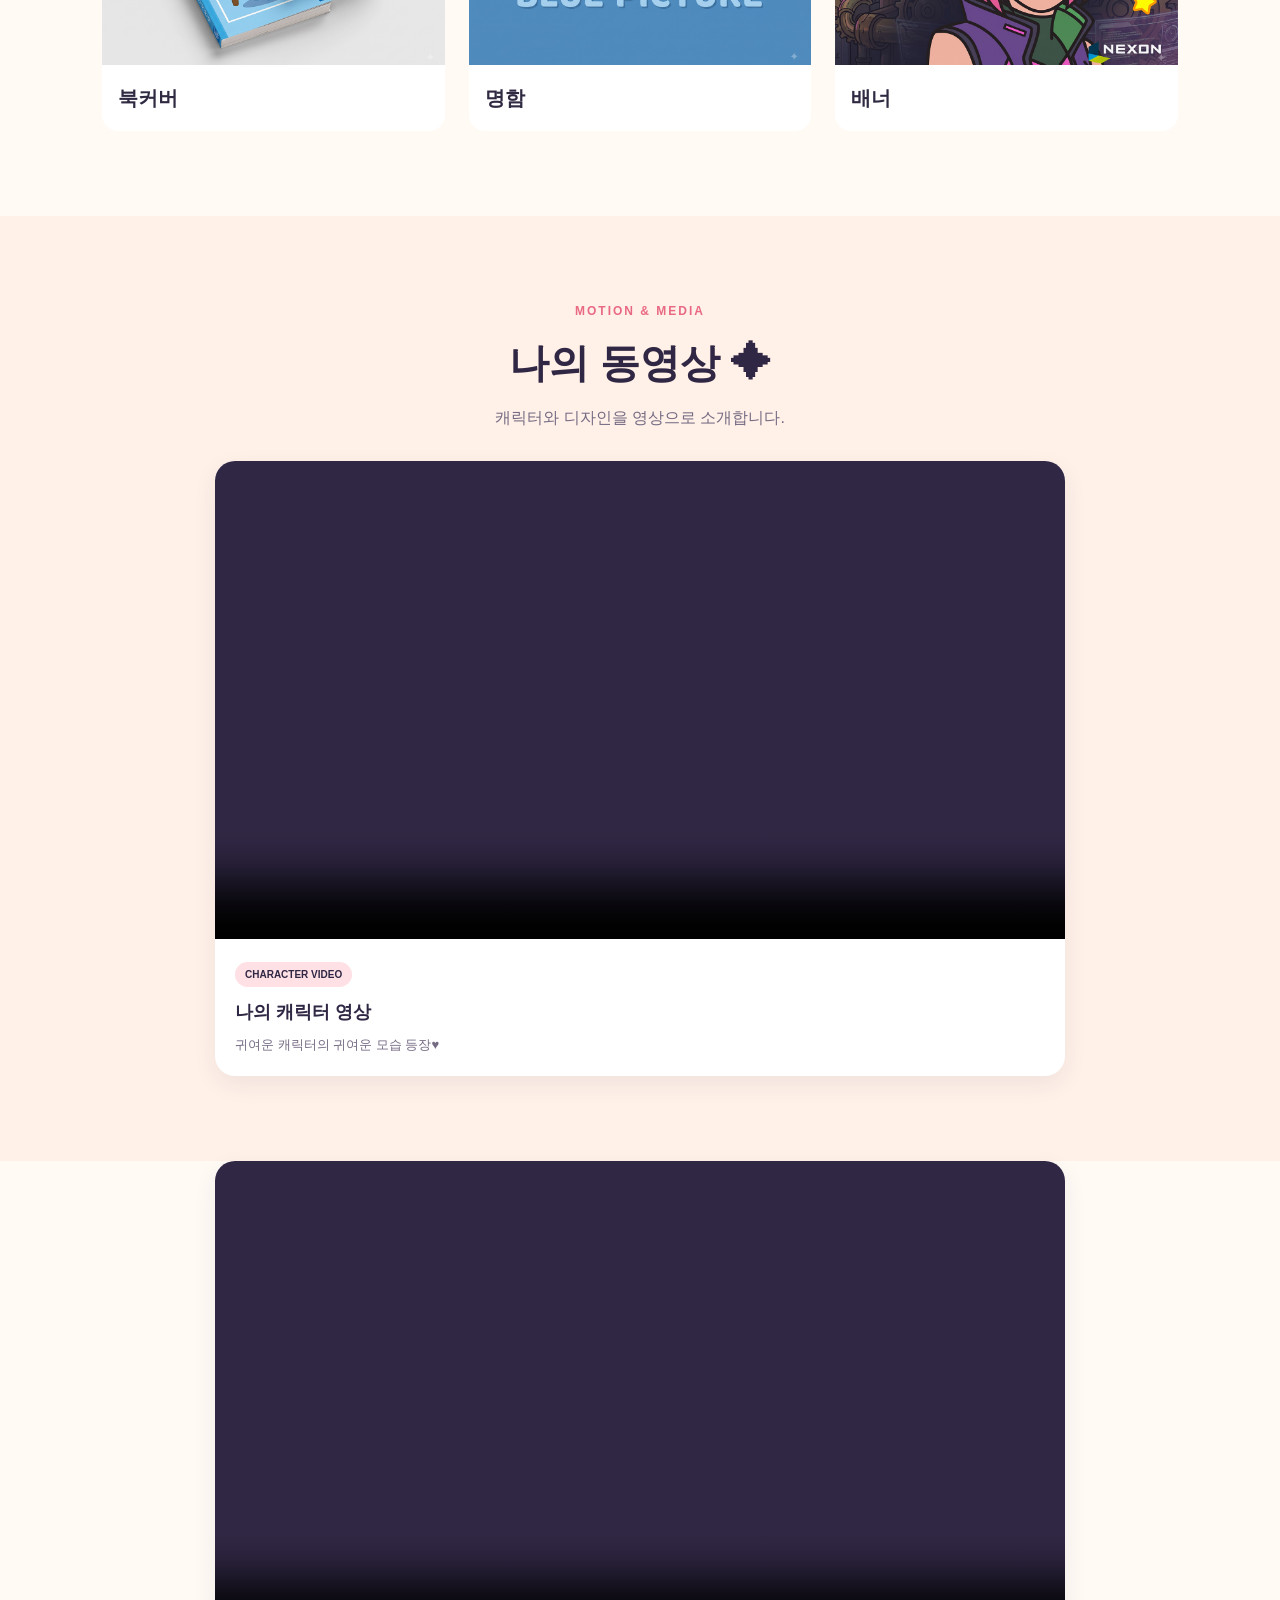
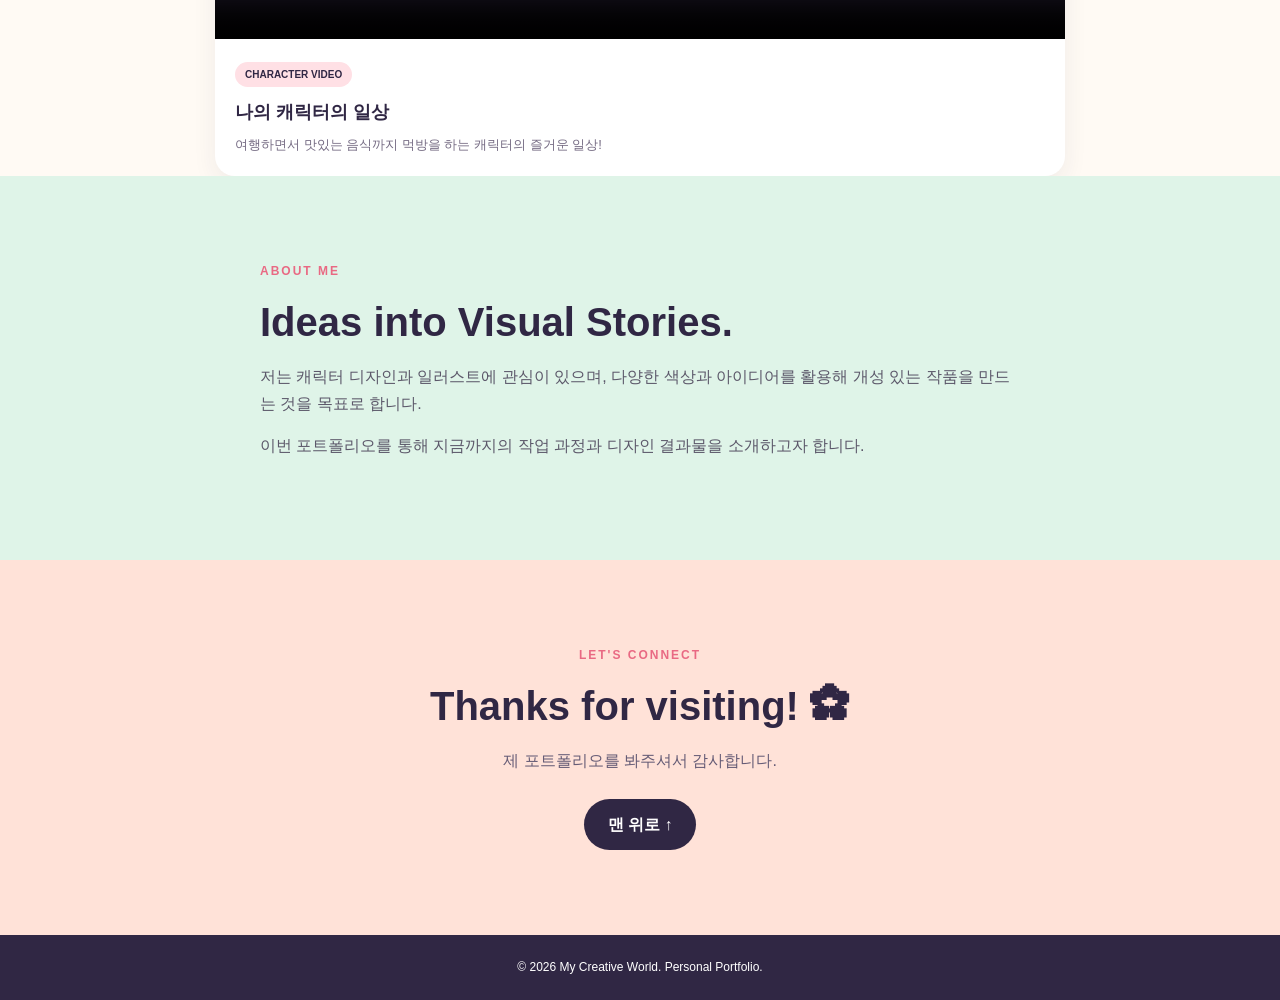
==== commit 66f6d769: "Add files via upload" ====
--- a/index.html
+++ b/index.html
@@ -77,7 +77,7 @@
     </div>
 
     <div style="text-align: center; margin: 30px 0;">
-      <p>팀프로젝트 - 동백커피</p>
+      <p>팀프로젝트:동백커피 - 동백이 캐릭터</p>
       <a href="index-10.html" class="main-button">해당작품 보기</a>
     </div>
 
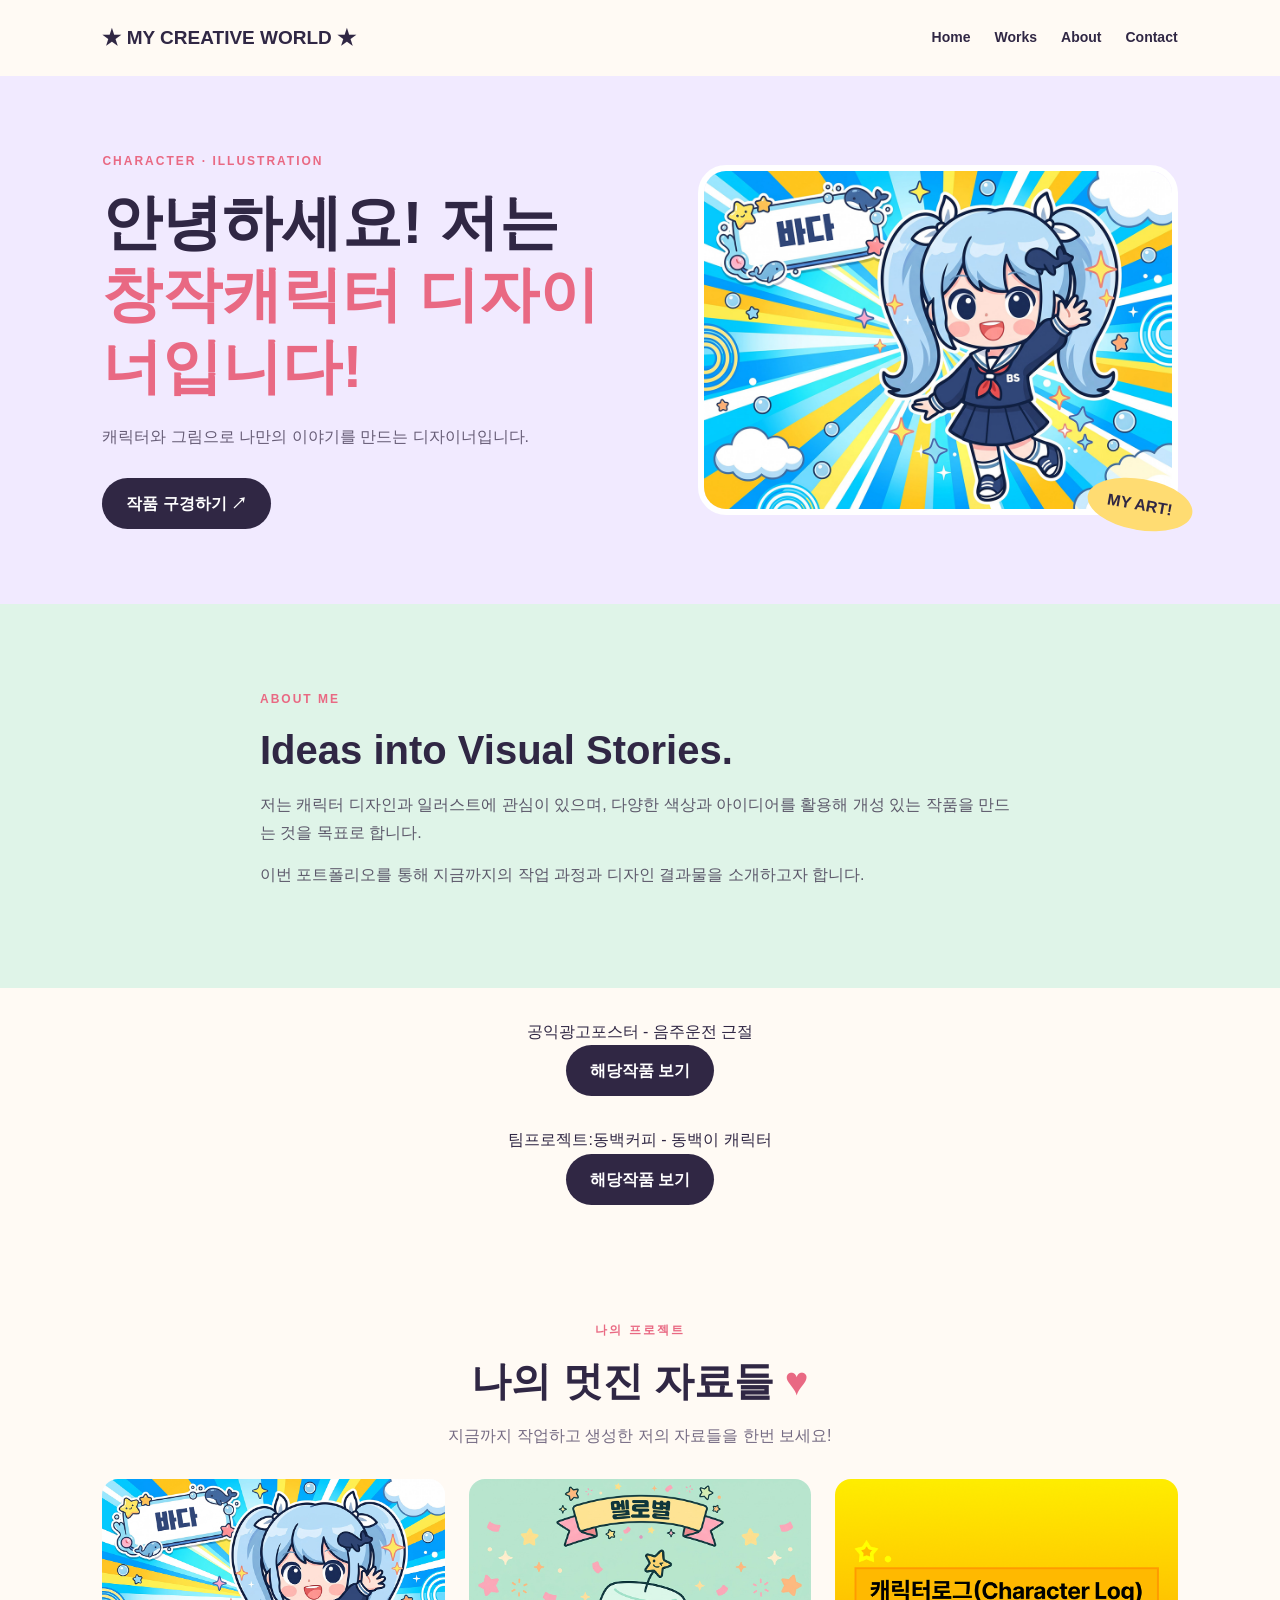
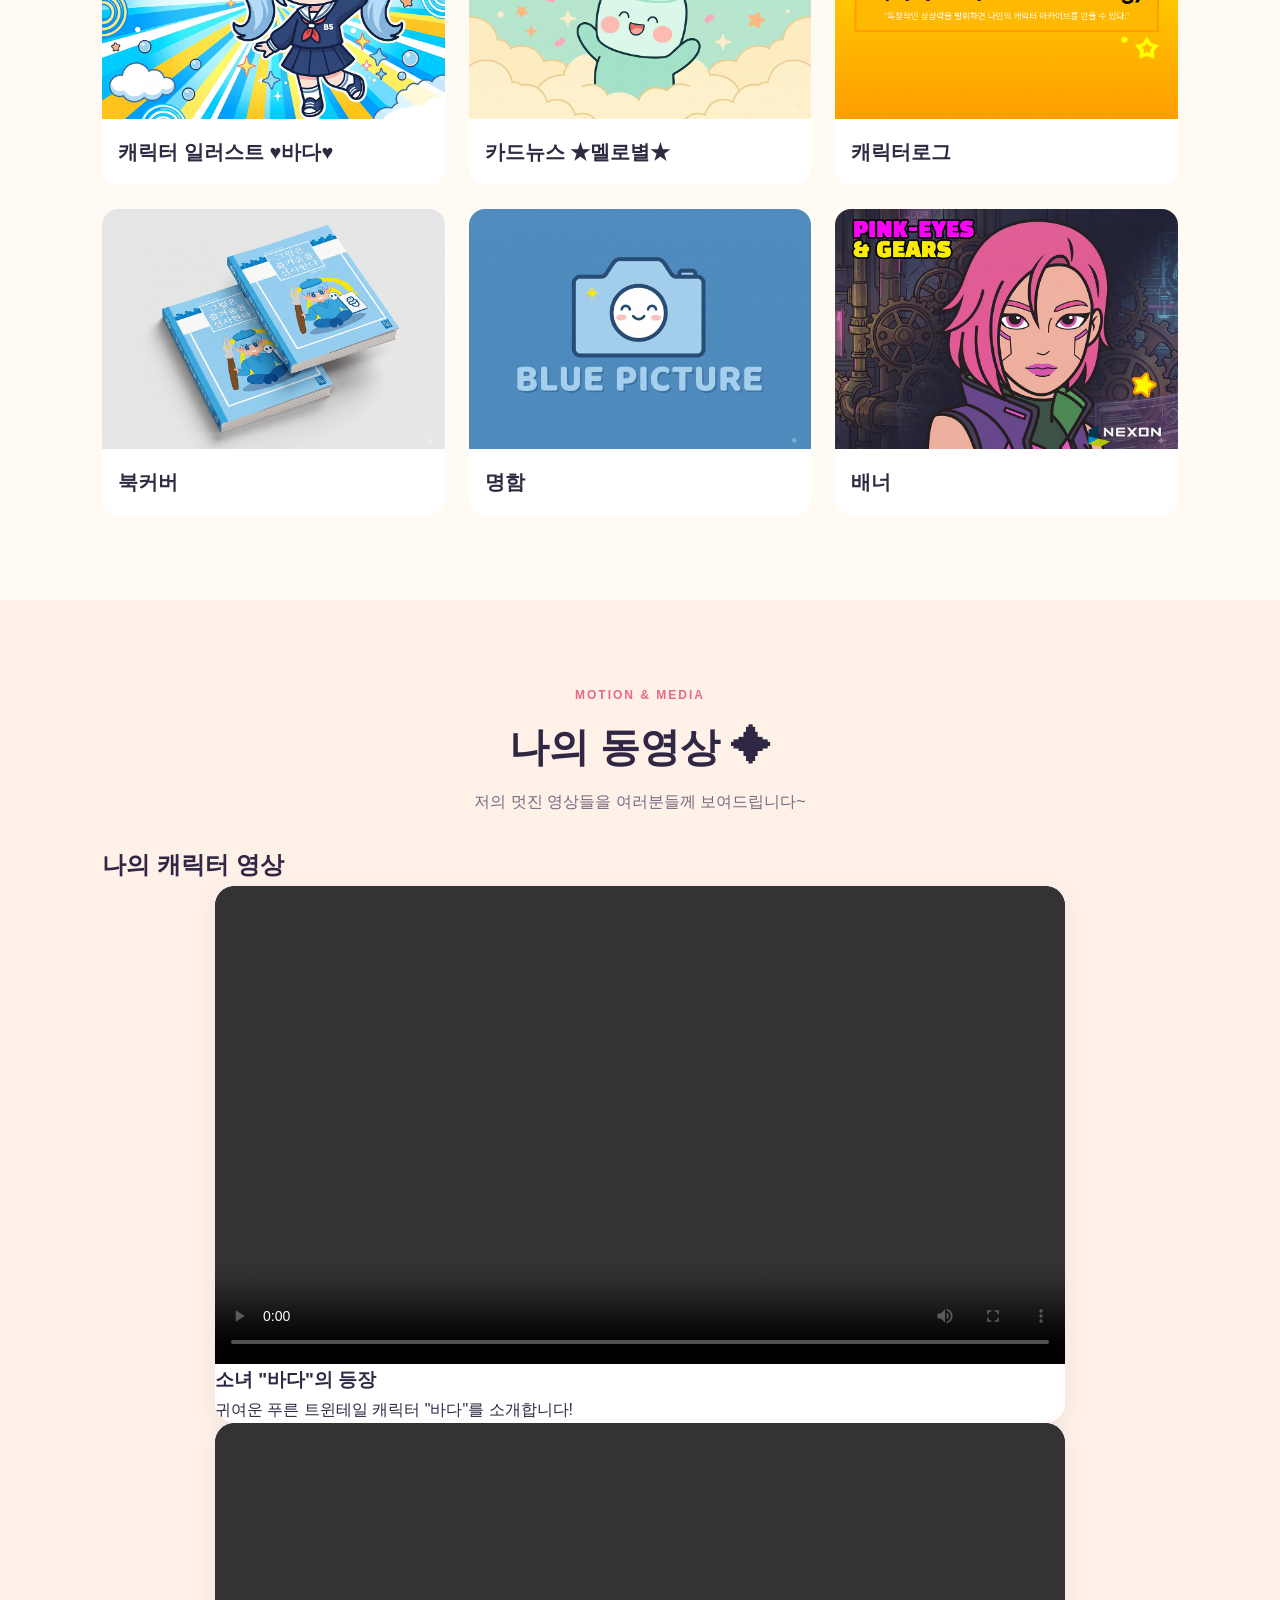
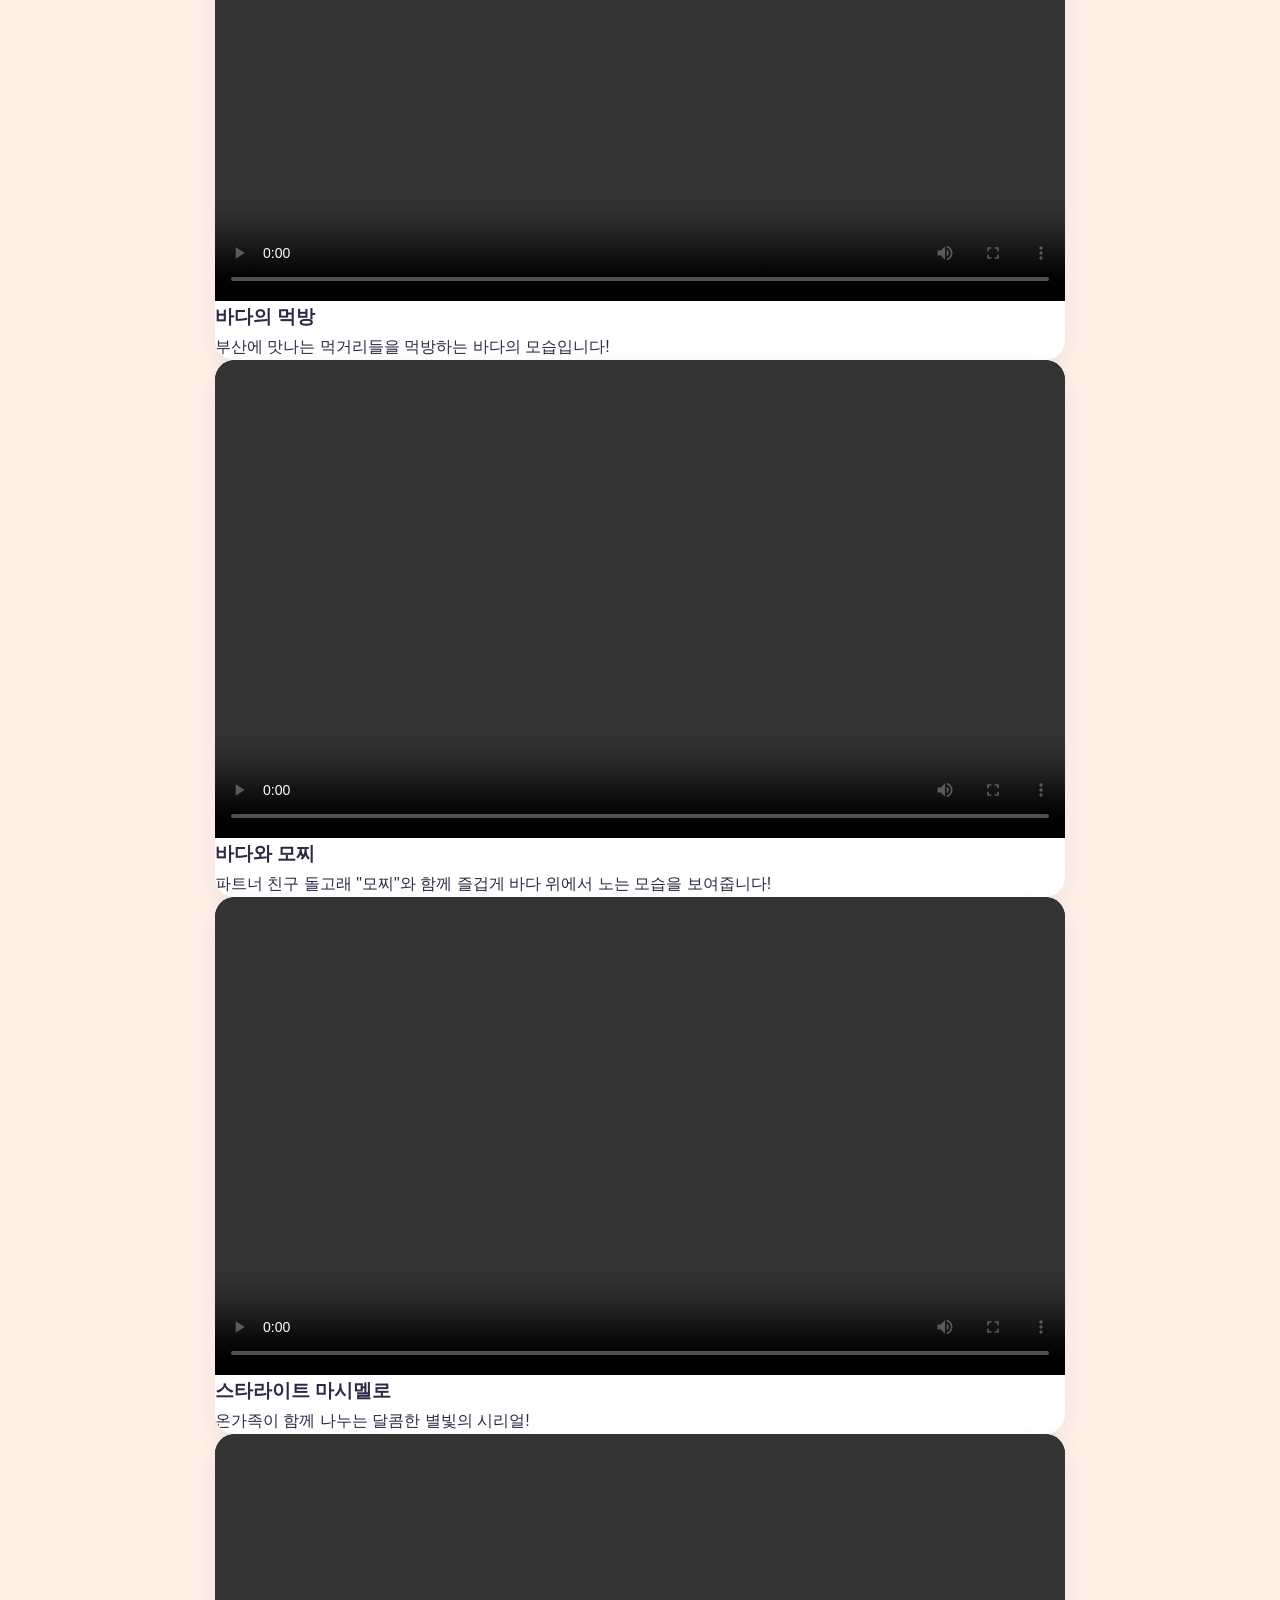
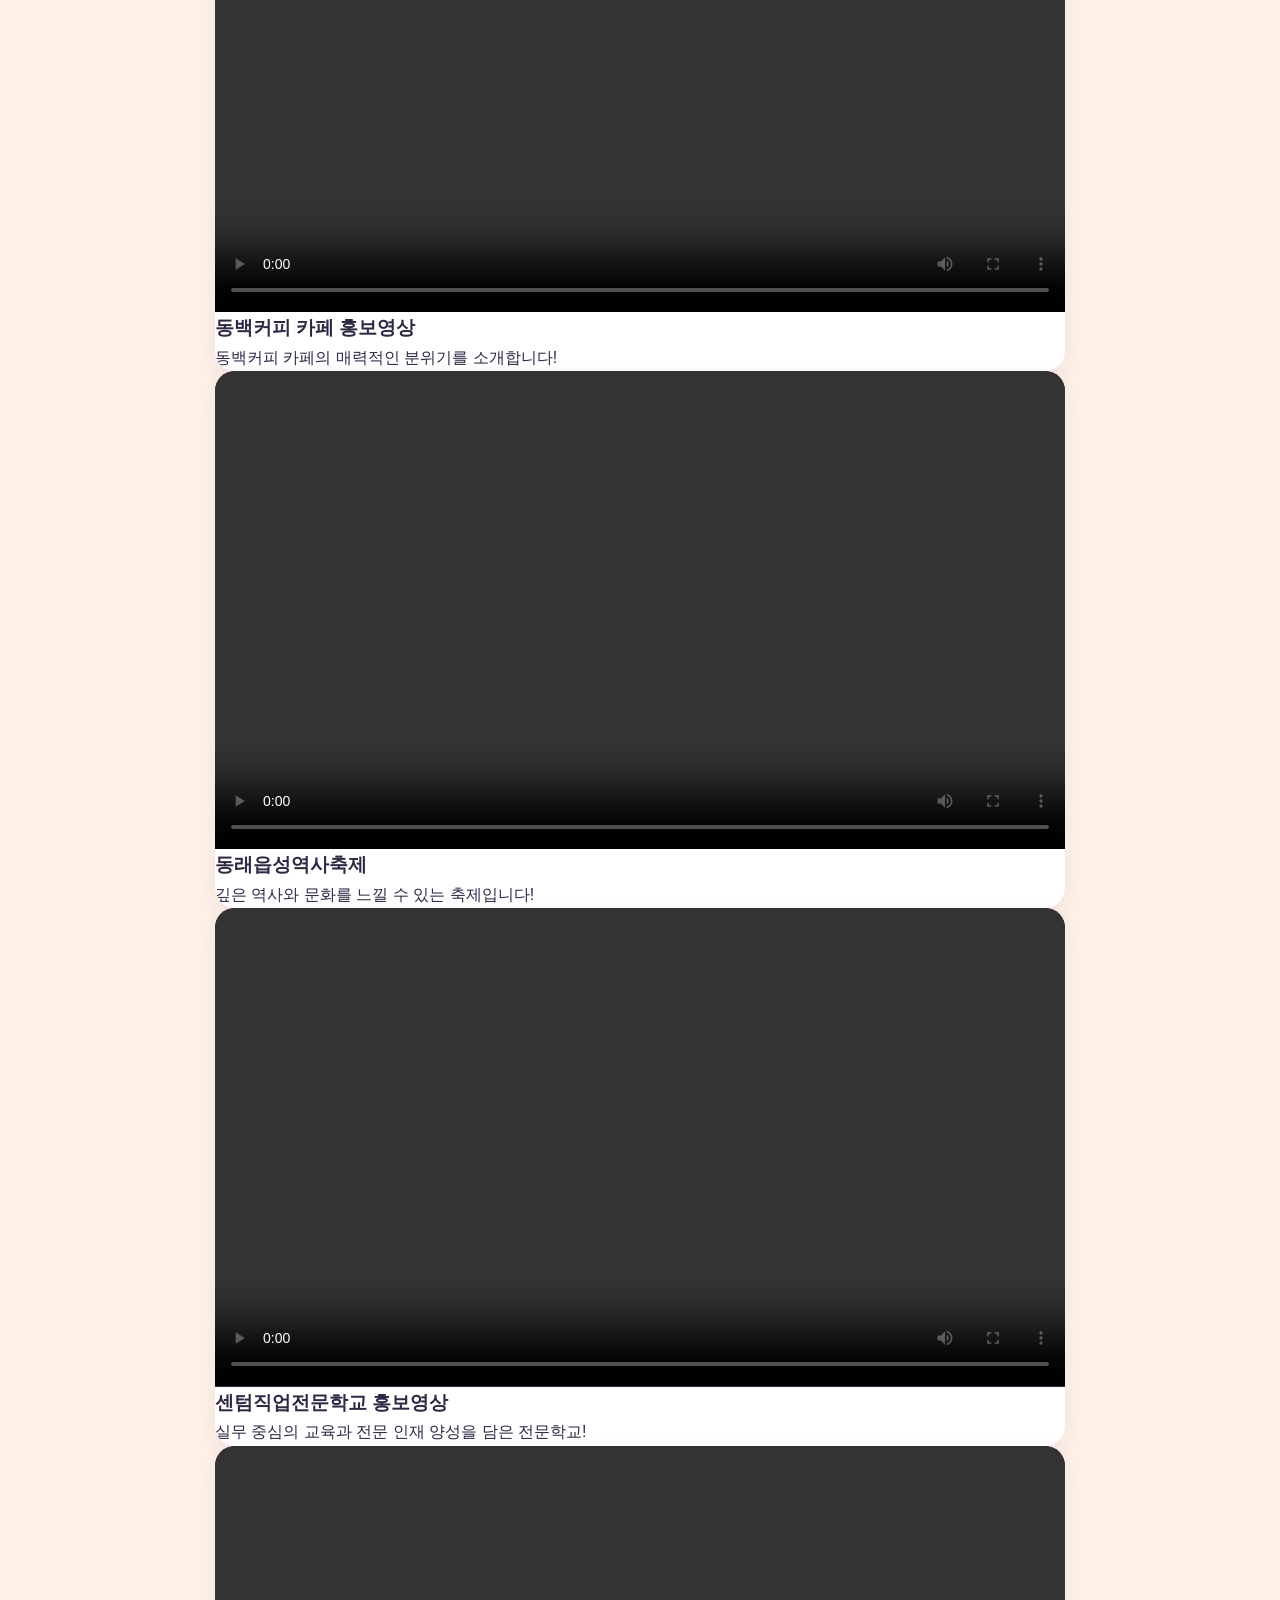
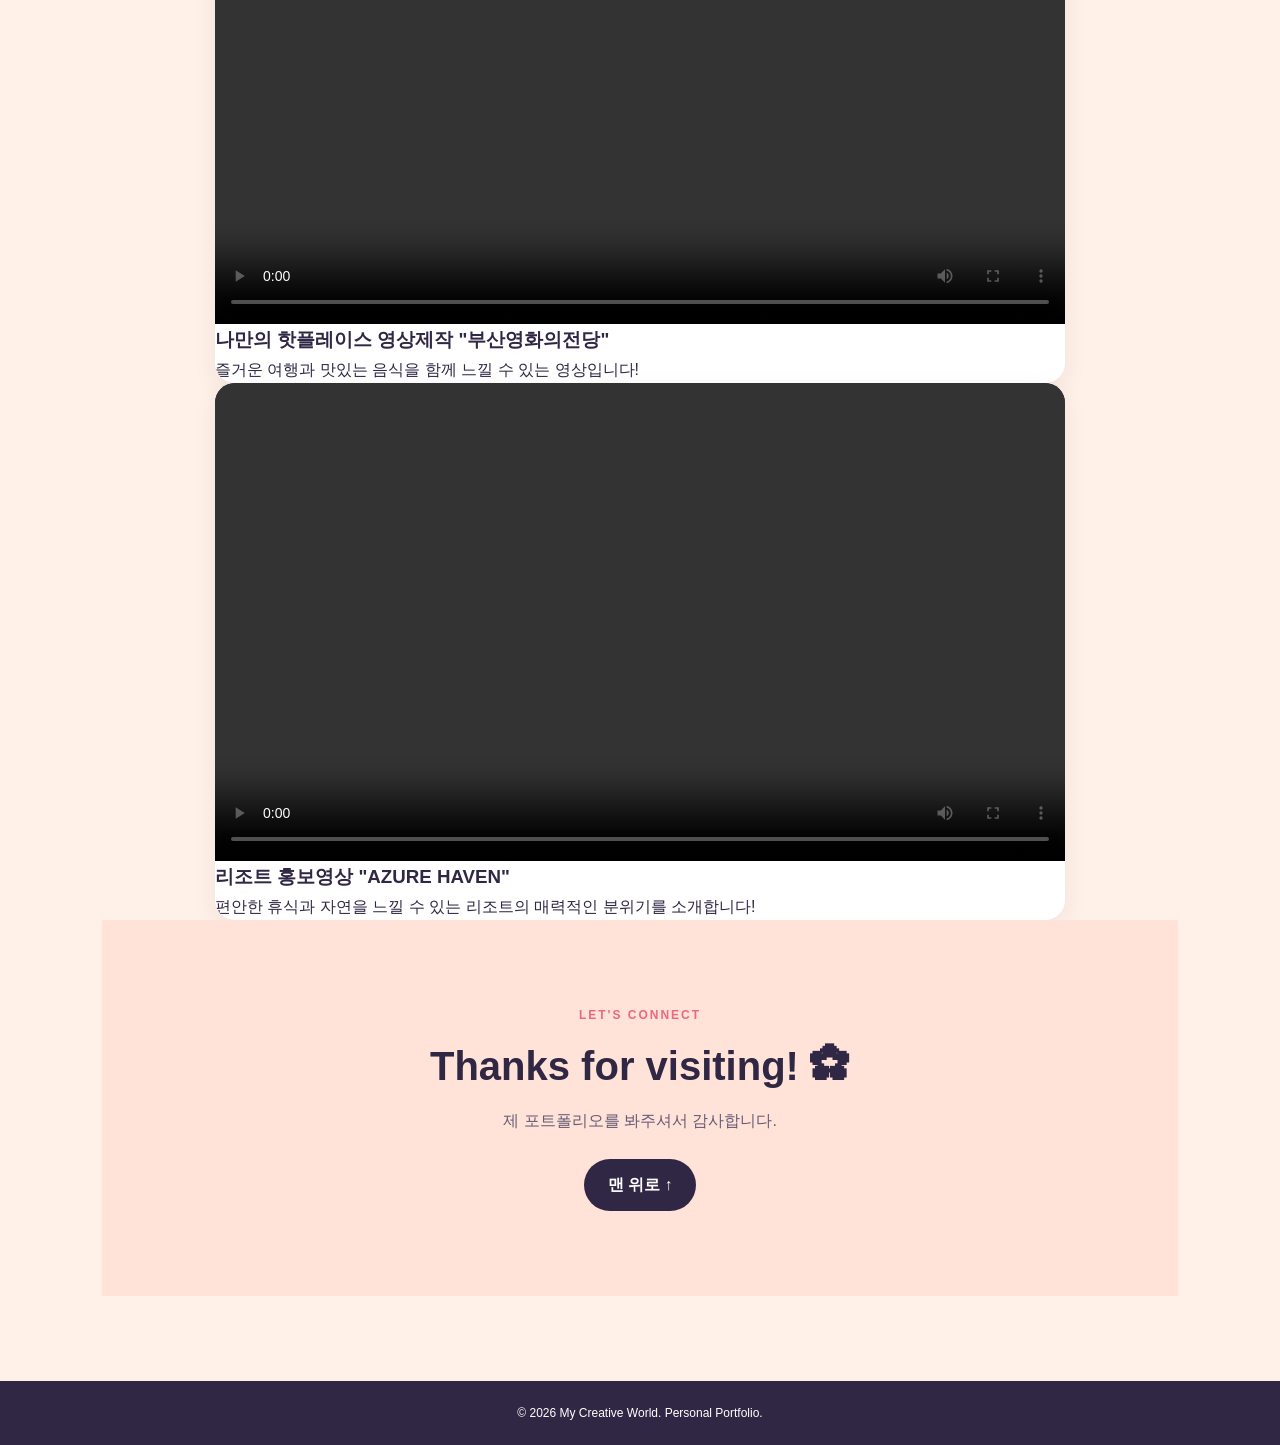
==== commit e4bc1798: "Add files via upload" ====
--- a/index.html
+++ b/index.html
@@ -69,6 +69,25 @@
         <span class="sticker">MY ART!</span>
       </div>
 
+    </section>
+
+    <!-- 자기소개 -->
+    <section id="about" class="about section">
+      <div class="about-box">
+        <p class="eyebrow">ABOUT ME</p>
+        <h2>Ideas into Visual Stories.</h2>
+
+        <p>
+          저는 캐릭터 디자인과 일러스트에 관심이 있으며,
+          다양한 색상과 아이디어를 활용해 개성 있는 작품을
+          만드는 것을 목표로 합니다.
+        </p>
+
+        <p>
+          이번 포트폴리오를 통해 지금까지의 작업 과정과
+          디자인 결과물을 소개하고자 합니다.
+        </p>
+      </div>
     </section>
 
     <div style="text-align: center; margin: 30px 0;">
@@ -101,19 +120,19 @@
 
       
       <section class="portfolio-gallery">
+        <a href="index-3.html" class="thumbnail-card" data-category="design">
+          <img src="./images/바다(썸네일).png" alt="캐릭터 일러스트 ♥바다♥">
+          <h3>캐릭터 일러스트 ♥바다♥</h3>
+        </a>
+
+        <a href="index-7.html" class="thumbnail-card" data-category="card-news">
+          <img src="./images/카드뉴스(썸네일).png" alt="카드뉴스 ★멜로별★">
+          <h3>카드뉴스 ★멜로별★</h3>
+        </a>
+
         <a href="index-4.html" class="thumbnail-card" data-category="user">
           <img src="./images/사용자조사분석(썸네일).png" alt="캐릭터로그">
           <h3>캐릭터로그</h3>
-        </a>
-
-        <a href="index-3.html" class="thumbnail-card" data-category="design">
-          <img src="./images/바다(썸네일).png" alt="캐릭터 일러스트 ♥바다♥">
-          <h3>캐릭터 일러스트 ♥바다♥</h3>
-        </a>
-
-        <a href="index-7.html" class="thumbnail-card" data-category="card-news">
-          <img src="./images/카드뉴스(썸네일).png" alt="카드뉴스 ★멜로별★">
-          <h3>카드뉴스 ★멜로별★</h3>
         </a>
 
         <a href="index-6.html" class="thumbnail-card" data-category="book-cover">
@@ -373,10 +392,101 @@
         <div class="section-heading">
           <p class="eyebrow">MOTION & MEDIA</p>
           <h2>나의 동영상 ✦</h2>
-          <p>캐릭터와 디자인을 영상으로 소개합니다.</p>
-        </div>
-
-        <div class="video-card">
+          <p>저의 멋진 영상들을 여러분들께 보여드립니다~</p>
+        </div>
+
+
+
+      <section class="video-section">
+        <h2>나의 캐릭터 영상</h2>
+
+        <div class="video-grid">
+
+          <!-- 영상 1 -->
+          <div class="video-card">
+            <video controls>
+              <source src="videos/캐릭터 소개 영상.mp4" type="video/mp4">
+            </video>
+            <h3>소녀 "바다"의 등장</h3>
+            <p>귀여운 푸른 트윈테일 캐릭터 "바다"를 소개합니다!</p>
+          </div>
+
+          <!-- 영상 2 -->
+          <div class="video-card">
+            <video controls>
+              <source src="videos/캐릭터음식먹방.mp4" type="video/mp4">
+            </video>
+            <h3>바다의 먹방</h3>
+            <p>부산에 맛나는 먹거리들을 먹방하는 바다의 모습입니다!</p>
+          </div>
+
+          <!-- 영상 3 -->
+          <div class="video-card">
+            <video controls>
+              <source src="videos/캐릭터 바다와 광안대교.mp4" type="video/mp4">
+            </video>
+            <h3>바다와 모찌</h3>
+            <p>파트너 친구 돌고래 "모찌"와 함께 즐겁게 바다 위에서 노는 모습을 보여줍니다!</p>
+          </div>
+
+          <!-- 영상 4 -->
+          <div class="video-card">
+            <video controls>
+              <source src="videos/이정우-나만의 Ai 광고 영상.mp4" type="video/mp4">
+            </video>
+            <h3>스타라이트 마시멜로</h3>
+            <p>온가족이 함께 나누는 달콤한 별빛의 시리얼!</p>
+          </div>
+
+          <!-- 영상 5 -->
+          <div class="video-card">
+            <video controls>
+              <source src="videos/이정우-동백커피 카페홍보영상.mp4" type="video/mp4">
+            </video>
+            <h3>동백커피 카페 홍보영상</h3>
+            <p>동백커피 카페의 매력적인 분위기를 소개합니다!</p>
+          </div>
+
+          <!-- 영상 6 -->
+          <div class="video-card">
+            <video controls>
+              <source src="videos/이정우-동래읍성역사축제2.mp4" type="video/mp4">
+            </video>
+            <h3>동래읍성역사축제</h3>
+            <p>깊은 역사와 문화를 느낄 수 있는 축제입니다!</p>
+          </div>
+
+          <!-- 영상 7 -->
+          <div class="video-card">
+            <video controls>
+              <source src="videos/이정우-센텀직업전문학교 홍보영상.mp4" type="video/mp4">
+            </video>
+            <h3>센텀직업전문학교 홍보영상</h3>
+            <p>실무 중심의 교육과 전문 인재 양성을 담은 전문학교!</p>
+          </div>
+
+          <!-- 영상 8 -->
+          <div class="video-card">
+            <video controls>
+              <source src="videos/이정우-나만의 핫플레이스 영상제작2.mp4" type="video/mp4">
+            </video>
+            <h3>나만의 핫플레이스 영상제작 "부산영화의전당"</h3>
+            <p>즐거운 여행과 맛있는 음식을 함께 느낄 수 있는 영상입니다!</p>
+          </div>
+
+          <!-- 영상 9 -->
+          <div class="video-card">
+            <video controls>
+              <source src="videos/이정우-Ai활용 리조트 홍보영상.mp4" type="video/mp4">
+            </video>
+            <h3>리조트 홍보영상 "AZURE HAVEN"</h3>
+            <p>편안한 휴식과 자연을 느낄 수 있는 리조트의 매력적인 분위기를 소개합니다!</p>
+          </div>
+  </div>
+</section>
+
+
+        <!-- <div class="video-card">
           <video controls preload="metadata" poster="./images/character01.jpg">
             <source src="./videos/캐릭터 소개 영상.mp4" type="video/mp4">
             브라우저에서 이 영상을 재생할 수 없습니다.
@@ -404,25 +514,33 @@
         </div>
       </section>
 
-
-    <!-- 자기소개 -->
-    <section id="about" class="about section">
-      <div class="about-box">
-        <p class="eyebrow">ABOUT ME</p>
-        <h2>Ideas into Visual Stories.</h2>
-
-        <p>
-          저는 캐릭터 디자인과 일러스트에 관심이 있으며,
-          다양한 색상과 아이디어를 활용해 개성 있는 작품을
-          만드는 것을 목표로 합니다.
-        </p>
-
-        <p>
-          이번 포트폴리오를 통해 지금까지의 작업 과정과
-          디자인 결과물을 소개하고자 합니다.
-        </p>
-      </div>
-    </section>
+      <div class="video-card">
+          <video controls preload="metadata" poster="./images/character01.jpg">
+            <source src="./videos/레몬하우스 영상1.mp4" type="video/mp4">
+            브라우저에서 이 영상을 재생할 수 없습니다.
+          </video>
+
+          <div class="card-info">
+            <span class="tag pink">LEMONHOUSE VIDEO</span>
+            <h3>레몬하우스1</h3>
+            <p>새로운 디자인의 인테리어로 리뉴얼!</p>
+          </div>
+        </div>
+      </section>
+
+      <div class="video-card">
+          <video controls preload="metadata" poster="./images/character01.jpg">
+            <source src="./videos/레몬하우스 영상2.mp4" type="video/mp4">
+            브라우저에서 이 영상을 재생할 수 없습니다.
+          </video>
+
+          <div class="card-info">
+            <span class="tag pink">LEMONHOUSE VIDEO</span>
+            <h3>레몬하우스2</h3>
+            <p>새로운 디자인의 인테리어로 리뉴얼!</p>
+          </div>
+        </div>
+      </section> -->
 
     <!-- 연락처 -->
     <section id="contact" class="contact section">
